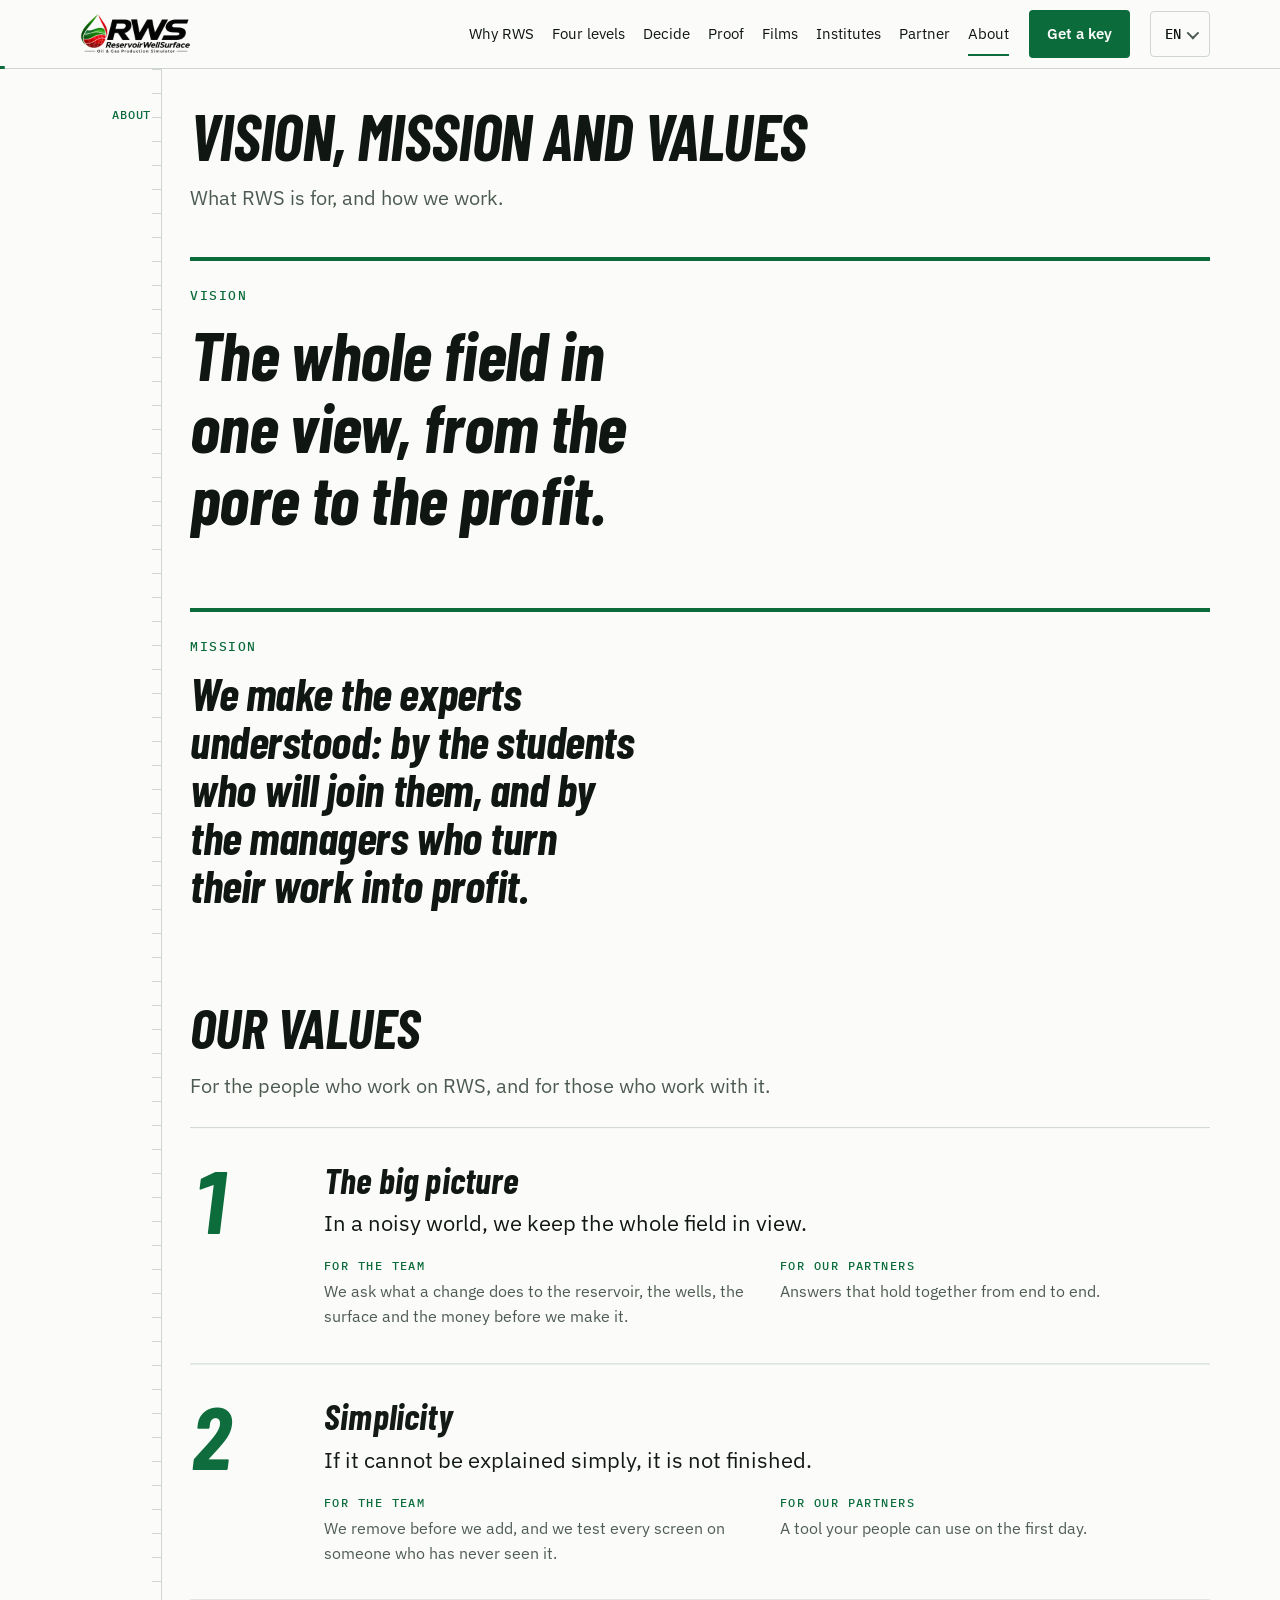
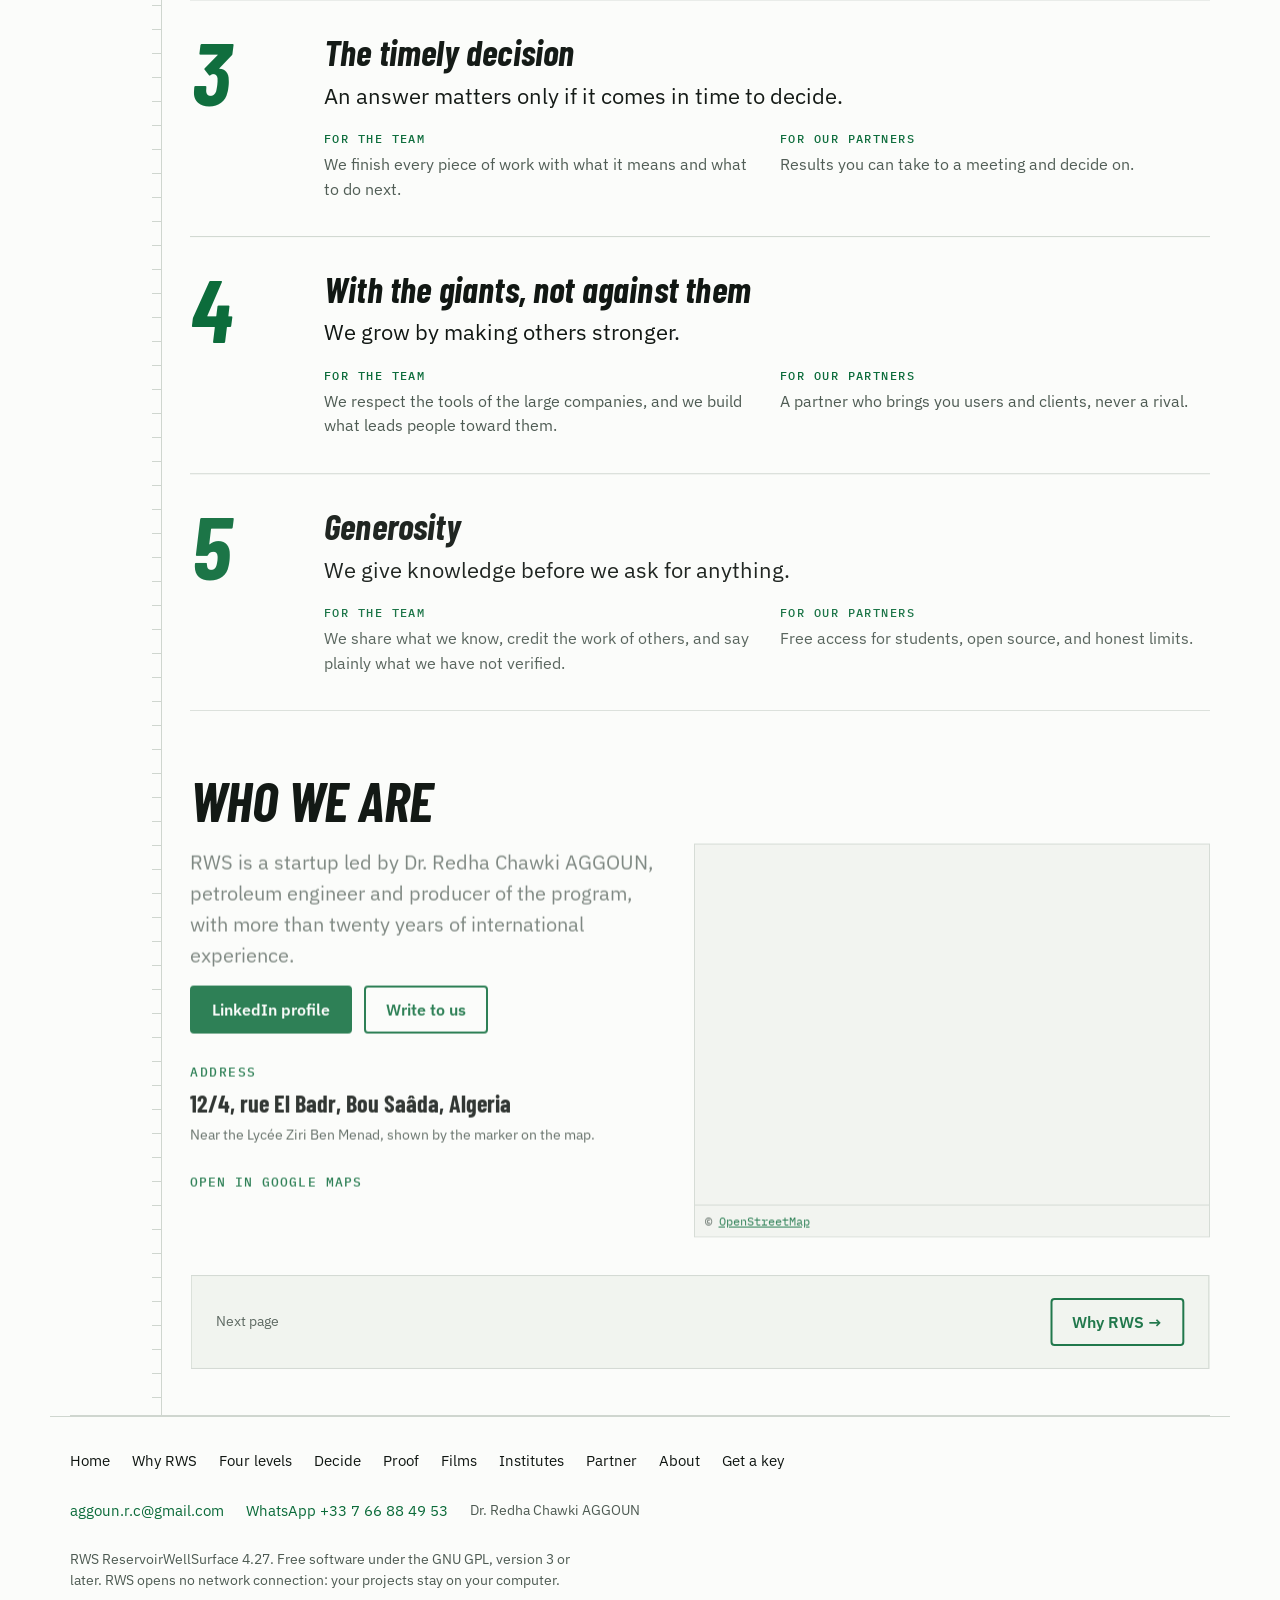
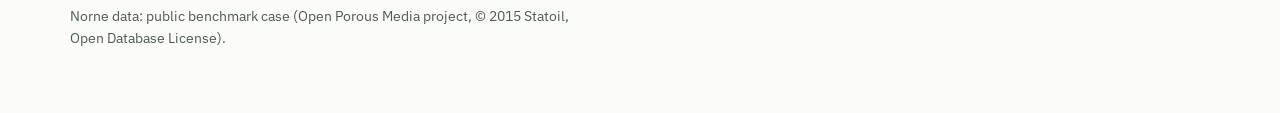
==== about.html @ 00edfee5 "About: who we are, LinkedIn, address and map" ====
<!DOCTYPE html>
<html lang="en">
<head>
<meta charset="utf-8">
<meta name="viewport" content="width=device-width, initial-scale=1">
<title>Vision, mission and values — RWS ReservoirWellSurface</title>
<meta name="description" content="The vision, the mission and the five values of RWS: the whole field in one view, from the pore to the profit.">
<meta property="og:type" content="website">
<meta property="og:title" content="Vision, mission and values — RWS ReservoirWellSurface">
<meta property="og:description" content="The vision, the mission and the five values of RWS: the whole field in one view, from the pore to the profit.">
<meta property="og:image" content="https://redhaaggoun.github.io/rws-site/img/norne3d.jpg">
<meta property="og:url" content="https://redhaaggoun.github.io/rws-site/about.html">
<meta name="twitter:card" content="summary_large_image">
<link rel="icon" href="img/logo.png">
<link rel="preconnect" href="https://fonts.googleapis.com">
<link rel="preconnect" href="https://fonts.gstatic.com" crossorigin>
<link href="https://fonts.googleapis.com/css2?family=Barlow+Condensed:ital,wght@0,600;0,700;1,600;1,700&family=IBM+Plex+Mono:wght@400;500&family=IBM+Plex+Sans:wght@400;500;600&family=IBM+Plex+Sans+Arabic:wght@400;500;600;700&display=swap" rel="stylesheet">
<link rel="stylesheet" href="css/site.css?v=14">
</head>
<body>

<header class="bar">
  <div class="bar-in">
    <a class="home" href="index.html" aria-label="RWS, home" data-fr-aria="RWS, accueil"><img class="logo-light" src="img/logo.png" width="396" height="132" alt="RWS ReservoirWellSurface"><img class="logo-dark" src="img/logo_dark.png" width="396" height="132" alt="RWS ReservoirWellSurface"></a>
    <nav aria-label="Pages">
      <a href="different.html" data-fr="Pourquoi RWS">Why RWS</a>
      <a href="levels.html" data-fr="Quatre niveaux">Four levels</a>
      <a href="decide.html" data-fr="Décider">Decide</a>
      <a href="proof.html" data-fr="Les preuves">Proof</a>
      <a href="films.html" data-fr="Films">Films</a>
      <a href="institutes.html" data-fr="Instituts">Institutes</a>
      <a href="partner.html" data-fr="Associé">Partner</a>
      <a href="about.html" aria-current="page" data-fr="À propos">About</a>
    </nav>
    <a class="btn fill keybtn" href="key.html" data-fr="Obtenir une clé">Get a key</a>
    <details class="lang">
      <summary aria-label="Language"><span id="lang-cur">EN</span></summary>
      <div role="group" aria-label="Language">
        <button type="button" data-l="en" lang="en">English</button>
        <button type="button" data-l="fr" lang="fr">Français</button>
        <button type="button" data-l="ar" lang="ar">العربية</button>
      </div>
    </details>
  </div>
</header>

<main class="log">

  <section class="interval" id="about">
    <div class="depth"><b data-fr="À PROPOS">ABOUT</b></div>
    <div class="body">
      <h1 class="page" data-fr="Vision, mission et valeurs">Vision, mission and values</h1>
      <p class="lede" data-fr="À quoi sert RWS, et comment nous travaillons.">What RWS is for, and how we work.</p>
      <div class="creed">
        <p class="eyebrow" data-fr="Vision">Vision</p>
        <p class="say" data-fr="Tout le champ d'un seul regard, du pore au profit.">The whole field in one view, from the pore to the profit.</p>
      </div>
      <div class="creed">
        <p class="eyebrow" data-fr="Mission">Mission</p>
        <p class="say small-say" data-fr="Nous rendons les experts compréhensibles : pour les étudiants qui les rejoindront, et pour les managers qui transforment leur travail en profit.">We make the experts understood: by the students who will join them, and by the managers who turn their work into profit.</p>
      </div>
      <h2 style="margin-top:60px" data-fr="Nos valeurs">Our values</h2>
      <p class="lede" data-fr="Pour ceux qui travaillent sur RWS, et pour ceux qui travaillent avec lui.">For the people who work on RWS, and for those who work with it.</p>
      <ol class="values">
        <li>
          <span class="vn" aria-hidden="true">1</span>
          <div>
            <h3 data-fr="La vue d'ensemble">The big picture</h3>
            <p class="vp" data-fr="Dans un monde bruyant, nous gardons tout le champ en vue.">In a noisy world, we keep the whole field in view.</p>
            <div class="vt">
              <div><span data-fr="Pour l'équipe">For the team</span><p data-fr="Avant tout changement, nous demandons ce qu'il fait au gisement, aux puits, à la surface et à l'argent.">We ask what a change does to the reservoir, the wells, the surface and the money before we make it.</p></div>
              <div><span data-fr="Pour nos partenaires">For our partners</span><p data-fr="Des réponses qui tiennent d'un bout à l'autre.">Answers that hold together from end to end.</p></div>
            </div>
          </div>
        </li>
        <li>
          <span class="vn" aria-hidden="true">2</span>
          <div>
            <h3 data-fr="La simplicité">Simplicity</h3>
            <p class="vp" data-fr="Ce qui ne s'explique pas simplement n'est pas terminé.">If it cannot be explained simply, it is not finished.</p>
            <div class="vt">
              <div><span data-fr="Pour l'équipe">For the team</span><p data-fr="Nous retirons avant d'ajouter, et nous testons chaque écran sur quelqu'un qui ne l'a jamais vu.">We remove before we add, and we test every screen on someone who has never seen it.</p></div>
              <div><span data-fr="Pour nos partenaires">For our partners</span><p data-fr="Un outil que vos équipes utilisent dès le premier jour.">A tool your people can use on the first day.</p></div>
            </div>
          </div>
        </li>
        <li>
          <span class="vn" aria-hidden="true">3</span>
          <div>
            <h3 data-fr="La décision à temps">The timely decision</h3>
            <p class="vp" data-fr="Une réponse ne compte que si elle arrive à temps pour décider.">An answer matters only if it comes in time to decide.</p>
            <div class="vt">
              <div><span data-fr="Pour l'équipe">For the team</span><p data-fr="Nous terminons chaque travail par ce qu'il signifie et ce qu'il faut faire ensuite.">We finish every piece of work with what it means and what to do next.</p></div>
              <div><span data-fr="Pour nos partenaires">For our partners</span><p data-fr="Des résultats à porter en réunion pour décider.">Results you can take to a meeting and decide on.</p></div>
            </div>
          </div>
        </li>
        <li>
          <span class="vn" aria-hidden="true">4</span>
          <div>
            <h3 data-fr="Avec les géants, pas contre eux">With the giants, not against them</h3>
            <p class="vp" data-fr="Nous grandissons en rendant les autres plus forts.">We grow by making others stronger.</p>
            <div class="vt">
              <div><span data-fr="Pour l'équipe">For the team</span><p data-fr="Nous respectons les outils des grandes sociétés, et nous construisons ce qui mène vers eux.">We respect the tools of the large companies, and we build what leads people toward them.</p></div>
              <div><span data-fr="Pour nos partenaires">For our partners</span><p data-fr="Un partenaire qui vous apporte des utilisateurs et des clients, jamais un rival.">A partner who brings you users and clients, never a rival.</p></div>
            </div>
          </div>
        </li>
        <li>
          <span class="vn" aria-hidden="true">5</span>
          <div>
            <h3 data-fr="La générosité">Generosity</h3>
            <p class="vp" data-fr="Nous donnons le savoir avant de demander quoi que ce soit.">We give knowledge before we ask for anything.</p>
            <div class="vt">
              <div><span data-fr="Pour l'équipe">For the team</span><p data-fr="Nous partageons ce que nous savons, citons le travail des autres, et disons clairement ce que nous n'avons pas vérifié.">We share what we know, credit the work of others, and say plainly what we have not verified.</p></div>
              <div><span data-fr="Pour nos partenaires">For our partners</span><p data-fr="Accès gratuit pour les étudiants, code ouvert, et des limites dites honnêtement.">Free access for students, open source, and honest limits.</p></div>
            </div>
          </div>
        </li>
      </ol>
      <h2 style="margin-top:60px" data-fr="Qui nous sommes">Who we are</h2>
      <div class="who">
        <div>
          <p class="lede" data-fr="RWS est une startup dirigée par le Dr Redha Chawki AGGOUN, ingénieur pétrolier et producteur du programme, fort de plus de vingt ans d'expérience internationale.">RWS is a startup led by Dr. Redha Chawki AGGOUN, petroleum engineer and producer of the program, with more than twenty years of international experience.</p>
          <div class="cta" style="margin-top:18px">
            <a class="btn fill" href="https://www.linkedin.com/in/redha-chawki-aggoun-b6372a3/" target="_blank" rel="noopener" data-fr="Profil LinkedIn">LinkedIn profile</a>
            <a class="btn line" href="mailto:aggoun.r.c@gmail.com" data-fr="Nous écrire">Write to us</a>
          </div>
          <p class="eyebrow" style="margin:30px 0 8px" data-fr="Adresse">Address</p>
          <p class="addr" data-fr="12/4, rue El Badr, Bou Saâda, Algérie">12/4, rue El Badr, Bou Saâda, Algeria</p>
          <p class="small" data-fr="Près du lycée Ziri Ben Menad, indiqué par le repère sur la carte.">Near the Lycée Ziri Ben Menad, shown by the marker on the map.</p>
          <p style="margin:10px 0 0"><a class="go" href="https://www.google.com/maps/search/?api=1&amp;query=35.2045401,4.1753746" target="_blank" rel="noopener" data-fr="Ouvrir dans Google Maps">Open in Google Maps</a></p>
        </div>
        <figure class="map">
          <iframe src="https://www.openstreetmap.org/export/embed.html?bbox=4.1694%2C35.2003%2C4.1814%2C35.2087&amp;layer=mapnik&amp;marker=35.2045401%2C4.1753746" loading="lazy" referrerpolicy="no-referrer" aria-label="Map of Bou Saâda around the Lycée Ziri Ben Menad" data-fr-aria="Carte de Bou Saâda autour du lycée Ziri Ben Menad"></iframe>
          <figcaption>&copy; <a href="https://www.openstreetmap.org/copyright" target="_blank" rel="noopener">OpenStreetMap</a></figcaption>
        </figure>
      </div>
      <div class="band next">
        <p class="small" data-fr="Page suivante">Next page</p>
        <a class="btn line" href="different.html" data-fr="Pourquoi RWS &#8594;">Why RWS &#8594;</a>
      </div>
    </div>
  </section>
</main>

<footer>
  <div class="foot">
    <nav aria-label="Footer">
      <a href="index.html" data-fr="Accueil">Home</a>
      <a href="different.html" data-fr="Pourquoi RWS">Why RWS</a>
      <a href="levels.html" data-fr="Quatre niveaux">Four levels</a>
      <a href="decide.html" data-fr="Décider">Decide</a>
      <a href="proof.html" data-fr="Les preuves">Proof</a>
      <a href="films.html" data-fr="Films">Films</a>
      <a href="institutes.html" data-fr="Instituts">Institutes</a>
      <a href="partner.html" data-fr="Associé">Partner</a>
      <a href="about.html" data-fr="À propos">About</a>
      <a href="key.html" data-fr="Obtenir une clé">Get a key</a>
    </nav>
    <p class="reach"><a href="mailto:aggoun.r.c@gmail.com">aggoun.r.c@gmail.com</a><a href="https://wa.me/33766884953">WhatsApp +33 7 66 88 49 53</a><span>Dr. Redha Chawki AGGOUN</span></p>
  </div>
  <p data-fr="RWS ReservoirWellSurface 4.27. Logiciel libre sous licence GNU GPL version 3 ou ultérieure. RWS n'ouvre aucune connexion réseau : vos projets restent sur votre ordinateur.">RWS ReservoirWellSurface 4.27. Free software under the GNU GPL, version 3 or later. RWS opens no network connection: your projects stay on your computer.</p>
  <p data-fr="Données de Norne : cas de référence public (projet Open Porous Media, © 2015 Statoil, Open Database License).">Norne data: public benchmark case (Open Porous Media project, © 2015 Statoil, Open Database License).</p>
</footer>

<dialog class="lb" id="lb"><button type="button" data-fr="Fermer">Close</button><img alt=""><p></p></dialog>
<script src="js/ar.js?v=14"></script>
<script src="js/vendor/gsap.min.js"></script>
<script src="js/vendor/ScrollTrigger.min.js"></script>
<script src="js/vendor/SplitText.min.js"></script>
<script src="js/site.js?v=14"></script>
</body>
</html>
---- css/site.css ----
/* Layout idea: the page is read like a well log. A depth track runs down the left edge;
   each section is an interval of the log, from the surface (who it is for) down to the reservoir (the decision). */
:root {
  --paper: #fbfcfa;
  --panel: #f0f3ee;
  --ink: #101612;
  --soft: #4d5a52;
  --line: #cfd6cf;
  --green: #0b6b3a;
  --red: #c8102e;
  --display: "Barlow Condensed", "Arial Narrow", "Helvetica Neue", Arial, sans-serif;
  --body: "IBM Plex Sans", "Segoe UI", system-ui, sans-serif;
  --mono: "IBM Plex Mono", ui-monospace, "SFMono-Regular", Consolas, monospace;
  --track: 92px;
  --fig: #fff;
}
@media (prefers-color-scheme: dark) {
  :root:not([data-theme="light"]) {
    --paper: #0f1512; --panel: #18211c; --ink: #eef2ee; --soft: #a9b6ad; --line: #2c3a32; --green: #39b877; --red: #ff5a6e; --fig: #18211c;
    color-scheme: dark;
  }
}
:root[data-theme="dark"] {
  --paper: #0f1512; --panel: #18211c; --ink: #eef2ee; --soft: #a9b6ad; --line: #2c3a32; --green: #39b877; --red: #ff5a6e; --fig: #18211c;
  color-scheme: dark;
}
* { box-sizing: border-box; }
html { scroll-behavior: smooth; }
body { margin: 0; background: var(--paper); color: var(--ink); font-family: var(--body); font-size: 1.0625rem; line-height: 1.55; }
img { max-width: 100%; height: auto; display: block; }
a { color: var(--green); }
a:focus-visible, button:focus-visible { outline: 3px solid var(--red); outline-offset: 3px; }

.logo-dark { display: none; }
@media (prefers-color-scheme: dark) { :root:not([data-theme="light"]) .logo-light { display: none; } :root:not([data-theme="light"]) .logo-dark { display: block; } }
:root[data-theme="dark"] .logo-light { display: none; }
:root[data-theme="dark"] .logo-dark { display: block; }

/* top bar */
.bar { position: sticky; top: 0; z-index: 5; background: var(--paper); border-bottom: 1px solid var(--line); }
.bar-in { max-width: 1180px; margin: 0 auto; padding: 10px 20px; display: flex; align-items: center; gap: 20px; flex-wrap: wrap; }
.bar img { height: 44px; width: auto; }
.bar nav { display: flex; gap: 18px; flex-wrap: wrap; margin-left: auto; font-size: 0.9375rem; }
.bar nav a { color: var(--ink); text-decoration: none; border-bottom: 2px solid transparent; padding: 4px 0; }
.bar nav a:hover { border-bottom-color: var(--green); }
.lang { display: flex; border: 1px solid var(--line); border-radius: 4px; overflow: hidden; }
.lang button { font: 500 0.8125rem var(--mono); padding: 6px 10px; border: 0; background: transparent; color: var(--soft); cursor: pointer; }
.lang button[aria-pressed="true"] { background: var(--green); color: var(--paper); }

/* the log */
.log { max-width: 1180px; margin: 0 auto; padding: 0 20px; }
.interval { display: grid; grid-template-columns: var(--track) minmax(0, 1fr); border-bottom: 1px solid var(--line); }
.depth { border-right: 1px solid var(--line); padding: 34px 10px 0 0; font: 500 0.75rem var(--mono); color: var(--soft); text-align: right;
  background-image: repeating-linear-gradient(to bottom, var(--line) 0 1px, transparent 1px 24px); background-size: 9px 100%; background-repeat: no-repeat; background-position: right top; }
.depth b { display: block; color: var(--green); font-weight: 500; letter-spacing: .06em; white-space: nowrap; }
.body { padding: 34px 0 46px 28px; min-width: 0; }
h1, h2, h3 { font-family: var(--display); font-style: italic; font-weight: 700; line-height: 1.02; margin: 0; text-wrap: balance; letter-spacing: .005em; }
h1 { font-size: clamp(2.875rem, 8vw, 6rem); text-transform: uppercase; }
h1 em { font-style: italic; color: var(--green); }
h2 { font-size: clamp(2.125rem, 5vw, 3.5rem); text-transform: uppercase; margin-bottom: 14px; }
h3 { font-size: 1.875rem; }
p { margin: 0 0 14px; max-width: 65ch; }
.lede { font-size: 1.25rem; color: var(--soft); max-width: 58ch; }
.eyebrow { font: 500 0.8125rem var(--mono); letter-spacing: .12em; text-transform: uppercase; color: var(--green); margin-bottom: 14px; }
.small { font-size: 0.875rem; color: var(--soft); }

/* hero */
.hero { display: grid; grid-template-columns: minmax(0, 1.05fr) minmax(0, 1fr); gap: 34px; align-items: center; }
.hero figure { margin: 0; border: 1px solid var(--line); background: var(--fig); }
.hero figcaption, figure figcaption { font: 400 0.75rem var(--mono); color: var(--soft); padding: 8px 10px; border-top: 1px solid var(--line); background: var(--panel); }
.cta { display: flex; gap: 12px; flex-wrap: wrap; margin-top: 22px; }
.btn { font: 600 1rem var(--body); text-decoration: none; padding: 12px 20px; border-radius: 4px; border: 2px solid var(--green); }
.btn.fill { background: var(--green); color: var(--paper); }
.btn.line { color: var(--green); }
.legend { display: flex; gap: 16px; flex-wrap: wrap; margin-top: 10px; font: 400 0.8125rem var(--mono); color: var(--soft); }
.legend i { display: inline-block; width: 12px; height: 12px; margin-right: 6px; vertical-align: -1px; }

/* before / after */
.stand { display: grid; grid-template-columns: repeat(3, minmax(0, 1fr)); gap: 0; border: 1px solid var(--line); margin-top: 22px; }
.stand div { padding: 20px; border-right: 1px solid var(--line); min-width: 0; }
.stand div:last-child { border-right: 0; }
.stand .mid { background: var(--panel); }
.stand span { font: 500 0.75rem var(--mono); letter-spacing: .12em; text-transform: uppercase; color: var(--soft); }
.stand h3 { margin: 6px 0 8px; }
.stand .rws h3 { color: var(--green); }

/* levels */
.level { display: grid; grid-template-columns: minmax(0, .8fr) minmax(0, 1.2fr); gap: 30px; align-items: start; padding: 26px 0; border-top: 1px solid var(--line); }
.level:first-of-type { border-top: 0; }
.level .num { font: 700 italic 5.75rem/0.8 var(--display); color: var(--green); }

.level ul { margin: 10px 0 0; padding-left: 18px; }
.level li { margin-bottom: 6px; }
.level figure { margin: 0; border: 1px solid var(--line); background: #fff; }

/* decide: bars */
.bars { margin: 22px 0 8px; display: grid; gap: 18px; max-width: 860px; }
.row { display: grid; grid-template-columns: minmax(0, 250px) minmax(0, 1fr); gap: 16px; align-items: center; }
.row .name { font-weight: 600; }
.row .name small { display: block; font: 400 0.8125rem var(--mono); color: var(--soft); }
.bar2 { display: grid; gap: 5px; }
.bar2 span { display: block; height: 22px; background: var(--green); min-width: 3px; position: relative; }
.bar2 span.b { background: var(--ink); }
.bar2 span::after { content: attr(data-v); position: absolute; left: calc(100% + 8px); top: 0; font: 500 0.875rem/1.375rem var(--mono); color: var(--ink); white-space: nowrap; font-variant-numeric: tabular-nums; }
.key { display: flex; gap: 18px; flex-wrap: wrap; font: 400 0.8125rem var(--mono); color: var(--soft); margin-top: 6px; }
.key i { display: inline-block; width: 12px; height: 12px; margin-right: 6px; vertical-align: -1px; }
.decisions { counter-reset: d; display: grid; gap: 10px; margin: 20px 0 14px; padding: 0; list-style: none; max-width: 860px; }
.decisions li { counter-increment: d; display: grid; grid-template-columns: 54px minmax(0, 1fr); gap: 14px; padding: 14px 16px; background: var(--panel); border-left: 0; }
.decisions li::before { content: counter(d); font: 700 italic 2.75rem/1 var(--display); color: var(--green); }
.decisions li:last-child::before { color: var(--red); }
.decisions b { display: block; }

/* proof */
.stats { display: grid; grid-template-columns: repeat(4, minmax(0, 1fr)); border: 1px solid var(--line); margin: 20px 0; }
.stats div { padding: 18px; border-right: 1px solid var(--line); min-width: 0; }
.stats div:last-child { border-right: 0; }
.stats b { display: block; font: 700 italic 4rem/1 var(--display); color: var(--green); font-variant-numeric: tabular-nums; }
.stats span { font-size: 0.9375rem; color: var(--soft); }
.two { display: grid; grid-template-columns: repeat(2, minmax(0, 1fr)); gap: 28px; }

/* key */
.price { display: grid; grid-template-columns: repeat(3, minmax(0, 1fr)); gap: 0; border: 1px solid var(--line); margin: 20px 0; }
.price div { padding: 20px; border-right: 1px solid var(--line); min-width: 0; }
.price div:last-child { border-right: 0; }
.price b { display: block; font: 700 italic 3rem/1 var(--display); margin: 6px 0; }
.price span { font: 500 0.75rem var(--mono); letter-spacing: .12em; text-transform: uppercase; color: var(--soft); }
ol.steps { margin: 14px 0 0; padding-left: 22px; max-width: 65ch; }
ol.steps li { margin-bottom: 8px; }
.contact { font: 500 1.125rem var(--mono); margin: 10px 0; overflow-wrap: anywhere; }
footer { max-width: 1180px; margin: 0 auto; padding: 26px 20px 50px; font-size: 0.875rem; color: var(--soft); }

@media (max-width: 860px) {
  :root { --track: 0px; }
  .interval { grid-template-columns: minmax(0, 1fr); }
  .depth { display: none; }
  .body { padding-left: 0; }
  .hero, .level, .two { grid-template-columns: minmax(0, 1fr); }
  .stand, .stats, .price { grid-template-columns: minmax(0, 1fr); }
  .stand div, .stats div, .price div { border-right: 0; border-bottom: 1px solid var(--line); }
  .stand div:last-child, .stats div:last-child, .price div:last-child { border-bottom: 0; }
  .row { grid-template-columns: minmax(0, 1fr); gap: 6px; }
  .bar2 span::after { font-size: 0.8125rem; }
  .bar2 { padding-right: 86px; }
  .bar nav { margin-left: 0; order: 3; width: 100%; }
  .lang { margin-left: auto; }
}
@media (prefers-reduced-motion: reduce) { html { scroll-behavior: auto; } }

/* ---------- additions: hero, tour, institutes ---------- */
.bar-in > a.home { line-height: 0; }
.bar nav a[aria-current="page"] { border-bottom-color: var(--green); }

/* hero, second version */
.hero { grid-template-columns: minmax(0, .92fr) minmax(0, 1.08fr); gap: 40px; }
.hero figure { overflow: hidden; position: relative; }
.hero figure .pan { overflow: hidden; }
.hero figure .pan img { animation: drift 26s ease-in-out infinite alternate; transform-origin: 30% 40%; }
@keyframes drift { from { transform: scale(1.02); } to { transform: scale(1.14) translate(-2.5%, -1.5%); } }
.hero .legend { margin: 0; padding: 8px 10px; background: var(--fig); color: var(--soft); border-top: 1px solid var(--line); }
.facts { display: grid; grid-template-columns: repeat(4, auto); justify-content: start; gap: 10px 26px; margin: 26px 0 0; padding: 14px 0 0; border-top: 1px solid var(--line); list-style: none; font: 400 0.8125rem var(--mono); color: var(--soft); }
.facts li { display: flex; flex-direction: column; gap: 4px; }
.facts b { font: 700 italic 2.125rem/1 var(--display); color: var(--ink); font-variant-numeric: tabular-nums; }
.btn { transition: transform .15s ease, background .15s ease, color .15s ease; display: inline-block; }
.btn:hover { transform: translateY(-2px); }
.btn.line:hover { background: var(--green); color: var(--paper); }

/* animated section: reservoir, wells, surface */
.section-fig { margin: 34px 0 0; border: 1px solid var(--line); background: var(--panel); }
.section-fig svg { display: block; width: 100%; height: auto; }
.section-fig text { font: 500 0.75rem var(--mono); letter-spacing: .12em; fill: var(--soft); }
.section-fig .st { stroke: var(--line); fill: none; }
.section-fig .ink { stroke: var(--ink); fill: none; }
.section-fig .flow { stroke-dasharray: 7 9; animation: flow 1.6s linear infinite; }
@keyframes flow { to { stroke-dashoffset: -16; } }
.section-fig .water { transform-box: fill-box; transform-origin: left center; animation: flood 14s ease-in-out infinite; }
@keyframes flood { 0% { transform: scaleX(.22); opacity: 0; } 6% { opacity: 1; } 74% { transform: scaleX(1); opacity: 1; } 88% { transform: scaleX(1); opacity: 1; } 100% { transform: scaleX(1); opacity: 0; } }

/* the tour of the four levels */
.tabs { display: grid; grid-template-columns: repeat(4, minmax(0, 1fr)); border: 1px solid var(--line); margin-top: 8px; }
.tabs button { all: unset; box-sizing: border-box; cursor: pointer; padding: 16px 18px 14px; border-right: 1px solid var(--line); border-bottom: 4px solid transparent; display: grid; grid-template-columns: auto minmax(0, 1fr); column-gap: 12px; align-items: center; min-width: 0; }
.tabs button:last-child { border-right: 0; }
.tabs button b { grid-row: span 2; font: 700 italic 3.625rem/.85 var(--display); color: var(--line); transition: color .2s; }
.tabs button span { font: 700 italic 1.625rem/1 var(--display); text-transform: uppercase; }
.tabs button small { font: 400 0.75rem var(--mono); color: var(--soft); white-space: nowrap; overflow: hidden; text-overflow: ellipsis; }
.tabs button:hover b { color: var(--soft); }
.tabs button[aria-selected="true"] { background: var(--panel); border-bottom-color: var(--green); }
.tabs button[aria-selected="true"] b { color: var(--green); }
.tabs button:focus-visible { outline: 3px solid var(--red); outline-offset: -3px; }
.level { grid-template-columns: minmax(0, .62fr) minmax(0, 1.38fr); }
.level li { margin-bottom: 10px; }
.js .tabs + .panels .level { border-top: 0; padding: 26px 0 8px; }
.js .level[hidden] { display: none; }
.js .level .num, .js .level h3 { display: none; }
.js .level:not([hidden]) figure { animation: rise .35s ease both; }
@keyframes rise { from { opacity: 0; transform: translateY(10px); } to { opacity: 1; transform: none; } }
html:not(.js) .tabs, html:not(.js) .tour-nav { display: none; }
.zoom { all: unset; display: block; cursor: zoom-in; position: relative; width: 100%; }
.zoom:focus-visible { outline: 3px solid var(--red); outline-offset: 3px; }
.zoom::after { content: "+"; position: absolute; right: 10px; bottom: 10px; width: 34px; height: 34px; border-radius: 50%; background: #0b6b3a; color: #fff; font: 500 1.375rem/2.125rem var(--mono); text-align: center; opacity: .92; }
.tour-nav { display: flex; align-items: center; gap: 14px; margin-top: 10px; font: 500 0.8125rem var(--mono); color: var(--soft); }
.tour-nav button { font: 500 1.25rem/1 var(--mono); width: 44px; height: 44px; border: 1px solid var(--line); background: transparent; color: var(--ink); border-radius: 4px; cursor: pointer; }
.tour-nav button:hover { border-color: var(--green); color: var(--green); }
.tour-nav .hint { margin-left: auto; }
dialog.lb { border: 0; padding: 0; background: transparent; max-width: 96vw; max-height: 96vh; }
dialog.lb::backdrop { background: rgba(8, 12, 10, .86); }
dialog.lb img { max-width: 96vw; max-height: 84vh; width: auto; margin: 0 auto; background: #fff; }
dialog.lb p { color: #eef2ee; font: 400 0.8125rem var(--mono); margin: 10px 0 0; max-width: none; text-align: center; }
dialog.lb button { position: fixed; top: 14px; right: 16px; font: 500 0.9375rem var(--mono); padding: 10px 14px; border: 1px solid #eef2ee; background: transparent; color: #eef2ee; border-radius: 4px; cursor: pointer; }

/* institutes page */
.cards { display: grid; grid-template-columns: repeat(3, minmax(0, 1fr)); border: 1px solid var(--line); margin-top: 22px; }
.cards div { padding: 20px; border-right: 1px solid var(--line); border-bottom: 1px solid var(--line); min-width: 0; }
.cards div:nth-child(3n) { border-right: 0; }
.cards div:nth-last-child(-n+3) { border-bottom: 0; }
.cards h3 { font-size: 1.625rem; margin-bottom: 8px; }
.cards p { margin: 0; color: var(--soft); font-size: 1rem; }
.stats.six { grid-template-columns: repeat(6, minmax(0, 1fr)); }
.stats.six b { font-size: 3.25rem; }
.weeks { list-style: none; margin: 22px 0 14px; padding: 0; max-width: 900px; }
.weeks li { display: grid; grid-template-columns: 128px minmax(0, 1fr); gap: 20px; padding: 18px 0 18px 18px; border-left: 4px solid var(--green); border-bottom: 1px solid var(--line); }
.weeks .wk { font: 500 0.8125rem var(--mono); letter-spacing: .08em; text-transform: uppercase; color: var(--soft); padding-top: 6px; }
.weeks h3 { font-size: 1.75rem; margin-bottom: 6px; }
.weeks h3 small { font: 500 0.75rem var(--mono); letter-spacing: .12em; color: var(--green); font-style: normal; margin-left: 8px; vertical-align: middle; }
.weeks p { margin: 0; }
.pilot { border: 2px solid var(--green); padding: 26px; margin-top: 8px; display: grid; grid-template-columns: minmax(0, 1.3fr) minmax(0, .7fr); gap: 26px; align-items: center; }
.pilot .cta { margin-top: 0; }
.band { background: var(--panel); border: 1px solid var(--line); padding: 22px 24px; margin-top: 22px; display: flex; gap: 20px; align-items: center; justify-content: space-between; flex-wrap: wrap; }
.band p { margin: 0; }

@media (max-width: 1000px) { .stats.six { grid-template-columns: repeat(3, minmax(0, 1fr)); } .stats.six div:nth-child(3) { border-right: 0; } .stats.six div:nth-child(-n+3) { border-bottom: 1px solid var(--line); } }
@media (max-width: 860px) {
  .bar-in { gap: 10px 14px; padding: 8px 16px; }
  .bar img { height: 36px; }
  .bar nav { flex-wrap: nowrap; overflow-x: auto; white-space: nowrap; gap: 20px; padding-bottom: 2px; scrollbar-width: none; }
  .bar nav::-webkit-scrollbar { display: none; }
  .log { padding: 0 16px; }
  .body { padding-top: 26px; padding-bottom: 34px; }
  .hero { grid-template-columns: minmax(0, 1fr); gap: 24px; }
  .facts { grid-template-columns: repeat(4, minmax(0, 1fr)); gap: 10px 12px; font-size: 0.6875rem; }
  .lede { font-size: 1.125rem; }
  .btn { flex: 1 1 auto; text-align: center; }
  .tabs button { padding: 10px 6px 8px; grid-template-columns: minmax(0, 1fr); text-align: center; justify-items: center; }
  .tabs button b { grid-row: auto; font-size: 2.5rem; }
  .tabs button span { font-size: 0.8125rem; letter-spacing: 0; }
  .tabs button b { font-size: 2.5rem; }
  .tabs button small { display: none; }
  .level { grid-template-columns: minmax(0, 1fr); gap: 16px; }
  .js .level figure { order: -1; }
  .tour-nav .hint { display: none; }
  .tour-nav { justify-content: space-between; }
  .cards, .pilot { grid-template-columns: minmax(0, 1fr); }
  .cards div { border-right: 0; border-bottom: 1px solid var(--line) !important; }
  .cards div:last-child { border-bottom: 0 !important; }
  .stats.six { grid-template-columns: repeat(2, minmax(0, 1fr)); }
  .stats.six div { border-right: 1px solid var(--line); border-bottom: 1px solid var(--line); }
  .stats.six div:nth-child(2n) { border-right: 0; }
  .stats.six div:nth-last-child(-n+2) { border-bottom: 0; }
  .weeks li { grid-template-columns: minmax(0, 1fr); gap: 2px; }
  .section-fig text { font-size: 1.25rem; }
}
@media (prefers-reduced-motion: reduce) {
  .hero figure .pan img, .section-fig .flow, .js .level:not([hidden]) figure { animation: none; }
  .section-fig .water { animation: none; transform: scaleX(.7); }
  .btn:hover { transform: none; }
}
.hero h1 { font-size: clamp(2.625rem, 6.2vw, 5rem); }

/* several pages */
h1.page { font-size: clamp(2.375rem, 5.6vw, 4rem); margin-bottom: 14px; }
.tabs.links a { all: unset; box-sizing: border-box; cursor: pointer; padding: 16px 18px 14px; border-right: 1px solid var(--line); border-bottom: 4px solid transparent; display: grid; grid-template-columns: auto minmax(0, 1fr); column-gap: 12px; align-items: center; min-width: 0; }
.tabs.links a:last-child { border-right: 0; }
.tabs.links a b { grid-row: span 2; font: 700 italic 3.625rem/.85 var(--display); color: var(--green); }
.tabs.links a span { font: 700 italic 1.625rem/1 var(--display); text-transform: uppercase; }
.tabs.links a small { font: 400 0.75rem var(--mono); color: var(--soft); white-space: nowrap; overflow: hidden; text-overflow: ellipsis; }
.tabs.links a:hover { background: var(--panel); border-bottom-color: var(--green); }
.tabs.links a:focus-visible { outline: 3px solid var(--red); outline-offset: -3px; }
html:not(.js) .tabs.links { display: grid; }
.cards.links h3 a { color: var(--ink); text-decoration: none; }
.cards.links h3 a:hover { color: var(--green); }
.cards.links .go { display: inline-block; margin-top: 12px; font: 500 0.8125rem var(--mono); letter-spacing: .08em; text-transform: uppercase; text-decoration: none; }
.band.next { margin-top: 40px; }
@media (max-width: 860px) {
  .tabs.links a { padding: 10px 6px 8px; grid-template-columns: minmax(0, 1fr); text-align: center; justify-items: center; }
  .tabs.links a b { grid-row: auto; font-size: 2.5rem; }
  .tabs.links a span { font-size: 0.8125rem; letter-spacing: 0; }
  .tabs.links a small { display: none; }
}

/* ---------- polish pass ---------- */
body { font-size: 1.0625rem; }
/* header: the main action is always visible */
.bar-in { flex-wrap: nowrap; }
.bar .home { display: flex; align-items: center; min-height: 44px; }
.bar nav { align-items: center; }
.bar nav a { display: inline-flex; align-items: center; min-height: 44px; padding: 0; border-bottom: 0; box-shadow: inset 0 -2px 0 transparent; }
.bar nav a:hover, .bar nav a[aria-current="page"] { box-shadow: inset 0 -2px 0 var(--green); }
.keybtn { padding: 9px 16px; font-size: 0.9375rem; min-height: 44px; display: inline-flex; align-items: center; white-space: nowrap; }
.keybtn[aria-current="page"] { background: transparent; color: var(--green); }
.lang button { min-width: 44px; min-height: 44px; padding: 6px 10px; }
/* whole card is the link */
.cards.links div { position: relative; transition: background .2s ease, transform .2s ease; }
.cards.links div:hover { background: var(--panel); }
.cards.links .go { padding: 10px 0 0; margin-top: 4px; }
.cards.links .go::after { content: ""; position: absolute; inset: 0; }
.contact a { display: inline-block; padding: 12px 0; }
/* key page */
.ask h3 { font-size: 2rem; }
.ask .cta { flex-direction: column; align-items: stretch; }
.ask .btn { text-align: center; }
/* proof */
.check { border-left: 4px solid var(--green); padding: 4px 0 4px 20px; }
.check.todo { border-left-color: var(--red); }
.check h3 { margin-bottom: 10px; }
.check ul { margin: 0; padding-left: 18px; }
.check li { margin-bottom: 8px; }
.check .btn { margin-top: 6px; }
/* footer */
footer { border-top: 1px solid var(--line); margin-top: 0; padding-top: 22px; }
.foot { display: flex; flex-wrap: wrap; gap: 6px 30px; justify-content: space-between; align-items: center; margin-bottom: 16px; }
.foot nav, .reach { display: flex; flex-wrap: wrap; gap: 0 22px; margin: 0; max-width: none; align-items: center; }
.foot a { display: inline-flex; align-items: center; min-height: 44px; color: var(--ink); text-decoration: none; font-size: 0.9375rem; }
.foot a:hover { color: var(--green); text-decoration: underline; }
.reach a { color: var(--green); }
/* motion */
.js .rv { opacity: 0; transform: translateY(18px); transition: opacity .6s ease, transform .7s cubic-bezier(.2, .7, .2, 1); transition-delay: var(--d, 0ms); }
.js .rv.in { opacity: 1; transform: none; }
.js .row.rv.in .bar2 span { animation: grow .9s cubic-bezier(.2, .7, .2, 1) both; animation-delay: calc(var(--d, 0ms) + 150ms); }
.js .row.rv.in .bar2 span.b { animation-delay: calc(var(--d, 0ms) + 300ms); }
@keyframes grow { from { width: 0; } }
.tabs.links a { transition: background .2s ease, border-color .2s ease; }
.tabs.links a b { transition: transform .25s ease; }
.tabs.links a:hover b { transform: translateY(-3px); }
@media (prefers-color-scheme: dark) { :root:not([data-theme="light"]) .level figure img { filter: brightness(.9); } }
@media (max-width: 860px) {
  .bar-in { flex-wrap: wrap; }
  .keybtn { margin-left: auto; padding: 8px 12px; }
  .lang { margin-left: 0; }
  .bar nav { order: 3; width: 100%; margin-left: 0; gap: 22px; }
  .foot { flex-direction: column; align-items: flex-start; }
  .ask .cta { margin-top: 4px; }
}
@media (prefers-reduced-motion: reduce) {
  .js .rv { opacity: 1; transform: none; transition: none; }
  .js .row.rv.in .bar2 span { animation: none; }
  .tabs.links a:hover b { transform: none; }
}
.stats span, .price span { overflow-wrap: anywhere; }
@media (max-width: 860px) {
  .tabs.links { grid-template-columns: repeat(2, minmax(0, 1fr)); }
  .tabs.links a { grid-template-columns: auto minmax(0, 1fr); text-align: left; justify-items: start; padding: 12px 14px; border-bottom: 1px solid var(--line); }
  .tabs.links a:nth-child(2n) { border-right: 0; }
  .tabs.links a:nth-last-child(-n+2) { border-bottom: 0; }
  .tabs.links a b { grid-row: span 2; }
  .tabs.links a span { font-size: 1.125rem; overflow-wrap: anywhere; }
  .tabs.links a small { display: block; white-space: normal; }
}
.weeks .wk, .btn { overflow-wrap: anywhere; }
h1, h2, h3, p, li, .stats b, .price b, .tabs span { overflow-wrap: break-word; }
.hero { grid-template-columns: minmax(0, 1fr) minmax(0, 1fr); gap: 34px; }
.hero h1 { font-size: clamp(2.5rem, 5vw, 4.25rem); }
.keybtn { display: inline-block; min-height: 0; padding: 10px 16px; line-height: 1.5rem; }
@media (max-width: 860px) { .hero { grid-template-columns: minmax(0, 1fr); gap: 24px; } .keybtn { padding: 10px 12px; } }
.bar .bar-in .keybtn { display: inline-block; padding: 10px 16px; line-height: 1.5rem; min-height: 0; }

/* ---------- language menu ---------- */
details.lang { position: relative; border: 1px solid var(--line); border-radius: 4px; overflow: visible; display: block; }
details.lang summary { list-style: none; cursor: pointer; min-width: 58px; min-height: 44px; display: flex; align-items: center; justify-content: center; gap: 6px; font: 500 0.875rem var(--mono); color: var(--ink); padding: 0 10px; }
details.lang summary::-webkit-details-marker { display: none; }
details.lang summary::after { content: ""; width: 7px; height: 7px; border-right: 2px solid var(--soft); border-bottom: 2px solid var(--soft); transform: rotate(45deg) translateY(-2px); }
details.lang summary:focus-visible { outline: 3px solid var(--red); outline-offset: 3px; }
details.lang > div { position: absolute; top: calc(100% + 6px); inset-inline-end: 0; z-index: 10; background: var(--paper); border: 1px solid var(--line); border-radius: 4px; display: grid; min-width: 150px; box-shadow: 0 10px 30px rgba(0, 0, 0, .18); }
details.lang > div button { font: 500 1rem var(--body); min-height: 44px; padding: 8px 14px; text-align: start; border: 0; background: transparent; color: var(--ink); cursor: pointer; }
details.lang > div button:hover { background: var(--panel); }
details.lang > div button[aria-pressed="true"] { background: var(--green); color: var(--paper); }
.depth { padding-top: 38px; }

/* ---------- Arabic, right to left ---------- */
:root[lang="ar"] { --display: "IBM Plex Sans Arabic", "Noto Kufi Arabic", "Segoe UI", Tahoma, sans-serif; --body: "IBM Plex Sans Arabic", "Noto Sans Arabic", "Segoe UI", Tahoma, sans-serif; --mono: "IBM Plex Sans Arabic", "Noto Sans Arabic", "Segoe UI", Tahoma, sans-serif; }
:root[lang="ar"] * { letter-spacing: 0 !important; }
:root[lang="ar"] h1, :root[lang="ar"] h2, :root[lang="ar"] h3, :root[lang="ar"] .tabs span { font-style: normal; line-height: 1.25; text-transform: none; }
:root[lang="ar"] h1 { font-size: clamp(2.25rem, 4.6vw, 3.75rem); }
:root[lang="ar"] body { line-height: 1.8; }
:root[lang="ar"] .eyebrow, :root[lang="ar"] .depth, :root[lang="ar"] .tabs small, :root[lang="ar"] figcaption, :root[lang="ar"] .legend, :root[lang="ar"] .facts, :root[lang="ar"] .stand span, :root[lang="ar"] .price span, :root[lang="ar"] .weeks .wk { font-size: 0.875rem; }
[dir="rtl"] .depth { border-right: 0; border-left: 1px solid var(--line); text-align: left; padding: 38px 0 0 10px; background-position: left top; }
[dir="rtl"] .body { padding-left: 0; padding-right: 28px; }
[dir="rtl"] .bar nav { margin-left: 0; margin-right: auto; }
[dir="rtl"] .stand div, [dir="rtl"] .stats div, [dir="rtl"] .price div, [dir="rtl"] .tabs button, [dir="rtl"] .tabs.links a, [dir="rtl"] .cards div { border-right: 0; border-left: 1px solid var(--line); }
[dir="rtl"] .stand div:last-child, [dir="rtl"] .stats div:last-child, [dir="rtl"] .price div:last-child, [dir="rtl"] .tabs button:last-child, [dir="rtl"] .tabs.links a:last-child, [dir="rtl"] .cards div:nth-child(3n) { border-left: 0; }
[dir="rtl"] .level ul, [dir="rtl"] .check ul { padding-left: 0; padding-right: 18px; }
[dir="rtl"] ol.steps { padding-left: 0; padding-right: 22px; }
[dir="rtl"] .bar2 span::after { left: auto; right: calc(100% + 8px); }
[dir="rtl"] .legend i, [dir="rtl"] .key i { margin-right: 0; margin-left: 6px; }
[dir="rtl"] .weeks li { border-left: 0; border-right: 4px solid var(--green); padding: 18px 18px 18px 0; }
[dir="rtl"] .weeks h3 small { margin-left: 0; margin-right: 8px; }
[dir="rtl"] .check { border-left: 0; border-right: 4px solid var(--green); padding: 4px 20px 4px 0; }
[dir="rtl"] .check.todo { border-right-color: var(--red); }
[dir="rtl"] .tour-nav .hint { margin-left: 0; margin-right: auto; }
[dir="rtl"] .zoom::after { right: auto; left: 10px; }
[dir="rtl"] .section-fig svg, [dir="rtl"] .contact, [dir="rtl"] .reach a { direction: ltr; }
[dir="rtl"] .section-fig text { font-size: 15px; }
[dir="rtl"] .hero figure .pan img { animation: none; }
@media (max-width: 860px) {
  [dir="rtl"] .body { padding-right: 0; }
  [dir="rtl"] .keybtn { margin-left: 0; margin-right: auto; }
  [dir="rtl"] .stand div, [dir="rtl"] .stats div, [dir="rtl"] .price div, [dir="rtl"] .cards div { border-left: 0; }
  [dir="rtl"] .tabs.links a:nth-child(2n) { border-left: 0; }
  [dir="rtl"] .bar2 { padding-right: 0; padding-left: 86px; }
  [dir="rtl"] .stats.six div { border-right: 0; border-left: 1px solid var(--line); }
  [dir="rtl"] .stats.six div:nth-child(2n) { border-left: 0; }
}
[dir="rtl"] .bar2 span::after { direction: ltr; unicode-bidi: isolate; }
:root[lang="ar"] h1 em { font-style: normal; }

/* ---------- films ---------- */
.film { display: grid; grid-template-columns: minmax(0, 1.5fr) minmax(0, .9fr); gap: 28px; align-items: start; padding: 26px 0; border-top: 1px solid var(--line); }
.film:first-of-type { margin-top: 10px; }
.film.solo { grid-template-columns: minmax(0, 1fr); border-top: 0; padding: 8px 0 0; max-width: 960px; }
.film video { display: block; width: 100%; height: auto; aspect-ratio: 16 / 9; background: #000; border: 1px solid var(--line); }
.film h3 { margin-bottom: 10px; }
.film .eyebrow { margin-bottom: 8px; }
a.go { display: inline-flex; align-items: center; min-height: 44px; font: 500 0.8125rem var(--mono); letter-spacing: .08em; text-transform: uppercase; text-decoration: none; }
@media (max-width: 860px) { .film { grid-template-columns: minmax(0, 1fr); gap: 14px; } }

/* ---------- GSAP motion ---------- */
.gsap .hero figure .pan img { animation: none; will-change: transform; }
.gsap.js .level:not([hidden]) figure { animation: none; }
.bar { position: sticky; }
.progress { position: absolute; left: 0; right: 0; bottom: -1px; height: 3px; background: var(--green); transform: scaleX(0); transform-origin: left center; }
[dir="rtl"] .progress { transform-origin: right center; }
.row.grow .bar2 span { animation: grow .9s cubic-bezier(.2, .7, .2, 1) both; }
.row.grow .bar2 span.b { animation-delay: .15s; }
@media (prefers-reduced-motion: reduce) { .row.grow .bar2 span { animation: none; } }

/* ---------- refinements after Emil Kowalski's standards ---------- */
:root { --ease-out: cubic-bezier(.23, 1, .32, 1); --ease-in-out: cubic-bezier(.77, 0, .175, 1); }
h1, h2 { letter-spacing: -0.01em; }
.facts b, .stats b, .bar2 span::after, #tour-count, .tabs b { font-variant-numeric: tabular-nums; }
/* pressing something answers at once */
.btn { transition: transform 160ms var(--ease-out), background .2s ease, color .2s ease; }
.btn:active, .tour-nav button:active, details.lang summary:active { transform: scale(.97); }
.tour-nav button, details.lang summary { transition: transform 160ms var(--ease-out), border-color .2s ease, color .2s ease; }
.tabs button:active b, .tabs.links a:active b { transform: scale(.94); }
.tabs button b { transition: color .2s ease, transform 160ms var(--ease-out); }
.zoom img { transition: transform 240ms var(--ease-out); }
.zoom:active img { transform: scale(.99); }
/* hover movement only where there is a real pointer: a finger tap must not leave things lifted */
@media (hover: none) { .btn:hover, .tabs.links a:hover b { transform: none; } .cards.links div:hover, .tabs.links a:hover { background: transparent; } .btn.line:hover { background: transparent; color: var(--green); } }
/* the language menu grows from its button, quickly */
details.lang[open] > div { animation: pop 180ms var(--ease-out); transform-origin: top right; }
[dir="rtl"] details.lang[open] > div { transform-origin: top left; }
@keyframes pop { from { opacity: 0; transform: scale(.96) translateY(-4px); } }
/* the enlarged picture */
dialog.lb[open] { animation: lb 260ms var(--ease-out); }
dialog.lb[open]::backdrop { animation: fade 260ms ease; }
@keyframes lb { from { opacity: 0; transform: scale(.96); } }
@keyframes fade { from { opacity: 0; } }
@media (prefers-reduced-motion: reduce) { details.lang[open] > div, dialog.lb[open] { animation: fade .2s ease; } .btn:active, .tour-nav button:active { transform: none; } }

/* ---------- right to left, second pass ---------- */
[dir="rtl"] .tour-nav button { transform: scaleX(-1); }
[dir="rtl"] .tour-nav button:active { transform: scaleX(-1) scale(.97); }
#tour-count { direction: ltr; unicode-bidi: isolate; }
:root[lang="ar"] .price b, :root[lang="ar"] .stats b, :root[lang="ar"] .facts b, :root[lang="ar"] .level .num, :root[lang="ar"] .tabs b, :root[lang="ar"] .decisions li::before { font-style: normal; }
.section-fig .mir { transform-box: view-box; transform-origin: center; }
[dir="rtl"] .section-fig .mir { transform: scaleX(-1); }

/* sections: different, partner */
#different .cards h3, #partner .cards h3 { color: var(--green); }
#partner .eyebrow { margin-bottom: 8px; }

/* ---------- the numbered walkthrough (different.html) ---------- */
.why { display: grid; grid-template-columns: minmax(0, 220px) minmax(0, 1fr); gap: 48px; margin-top: 30px; }
.why-side { position: sticky; top: 120px; align-self: start; display: none; grid-template-columns: auto 3px; gap: 22px; height: 260px; }
.gsap .why-side { display: grid; }
.why-num { display: flex; align-items: baseline; gap: 10px; overflow: hidden; align-self: start; }
.why-num b { font: 700 italic 11rem/0.9 var(--display); color: var(--green); font-variant-numeric: tabular-nums; display: block; }
.why-num span { font: 500 1rem var(--mono); color: var(--soft); white-space: nowrap; }
.why-line { display: block; background: var(--line); height: 100%; }
.why-line i { display: block; width: 100%; height: 100%; background: var(--green); transform-origin: top center; transform: scaleY(0); }
.why-list { list-style: none; margin: 0; padding: 0; }
.why-list li { border-top: 1px solid var(--line); padding: 54px 0 60px; }
.why-list li:last-child { border-bottom: 1px solid var(--line); }
.why-list h2 { font-size: clamp(2rem, 4vw, 3.25rem); text-transform: none; margin-bottom: 14px; }
.why-list p { font-size: 1.25rem; color: var(--soft); max-width: 46ch; margin: 0; }
.why-list .n { display: none; font: 700 italic 3.5rem/1 var(--display); color: var(--green); margin-bottom: 6px; }
html:not(.gsap) .why { grid-template-columns: minmax(0, 1fr); }
html:not(.gsap) .why-list .n { display: block; }
.gsap .why-list .in { opacity: .45; transition: opacity .35s ease; }
.gsap .why-list li.on .in { opacity: 1; }
.gsap .btn.mag { transition: background .2s ease, color .2s ease; }
.gsap .btn.mag:hover { transform: none; }
@media (max-width: 860px) {
  .why { grid-template-columns: minmax(0, 1fr); gap: 0; margin-top: 16px; }
  .gsap .why-side { display: none; }
  .why-list .n { display: block; }
  .why-list li { padding: 30px 0 34px; }
  .why-list p { font-size: 1.0625rem; }
  .gsap .why-list .in { opacity: 1; }
  .bar nav { -webkit-mask-image: linear-gradient(to right, #000 86%, transparent); mask-image: linear-gradient(to right, #000 86%, transparent); padding-inline-end: 28px; }
  [dir="rtl"] .bar nav { -webkit-mask-image: linear-gradient(to left, #000 86%, transparent); mask-image: linear-gradient(to left, #000 86%, transparent); }
}
:root[lang="ar"] .why-num b, :root[lang="ar"] .why-list .n { font-style: normal; }

/* ---------- names of the sector (text only, no logos) ---------- */
.names { margin-top: 34px; border: 1px solid var(--line); }
.names-row { display: grid; grid-template-columns: minmax(0, 190px) minmax(0, 1fr); gap: 20px; align-items: center; padding: 18px 20px; border-bottom: 1px solid var(--line); }
.names-row:last-child { border-bottom: 0; }
.names-row > span { font: 500 0.75rem var(--mono); letter-spacing: .12em; text-transform: uppercase; color: var(--soft); }
.names-row ul { list-style: none; margin: 0; padding: 0; display: flex; flex-wrap: wrap; gap: 8px 34px; direction: ltr; }
[dir="rtl"] .names-row ul { justify-content: flex-end; }
.names-row li { font: 700 1.75rem/1.1 var(--display); letter-spacing: .01em; color: var(--ink); }
#different .stand h3 { font-size: 1.75rem; }
#different .stand .mid h3 { color: var(--soft); }
@media (max-width: 860px) { .names-row { grid-template-columns: minmax(0, 1fr); gap: 8px; } .names-row li { font-size: 1.375rem; } [dir="rtl"] .names-row ul { justify-content: flex-start; direction: rtl; } }

/* ---------- logos of the sector ---------- */
.logos { list-style: none; margin: 0; padding: 0; display: flex; flex-wrap: wrap; gap: 10px; direction: ltr; }
[dir="rtl"] .logos { justify-content: flex-end; }
.logo { background: #fff; border: 1px solid var(--line); border-radius: 6px; height: 64px; padding: 10px 16px; display: flex; align-items: center; justify-content: center; flex: 0 0 auto; }
.logo img { height: 100%; width: auto; max-width: 150px; object-fit: contain; display: block; }
.stand .logos { margin-top: 14px; }
.stand .logo { height: 52px; padding: 8px 12px; }
.stand .logo img { max-width: 110px; }
.names-row ul.logos { gap: 10px; }
.names-row .logo { font: inherit; }
/* the strip on the home page moves steadily; it stops under the pointer */
.marq { overflow: hidden; direction: ltr; -webkit-mask-image: linear-gradient(to right, transparent, #000 8%, #000 92%, transparent); mask-image: linear-gradient(to right, transparent, #000 8%, #000 92%, transparent); }
.marq-track { list-style: none; margin: 0; padding: 4px 0; display: flex; gap: 14px; width: max-content; animation: marq 48s linear infinite; }
.marq-track .logo { height: 72px; padding: 12px 20px; }
@keyframes marq { to { transform: translateX(calc(-50% - 7px)); } }
@media (hover: hover) and (pointer: fine) { .marq:hover .marq-track { animation-play-state: paused; } }
@media (prefers-reduced-motion: reduce) { .marq { -webkit-mask-image: none; mask-image: none; } .marq-track { animation: none; flex-wrap: wrap; width: auto; } .marq-track .logo[aria-hidden] { display: none; } }
@media (max-width: 860px) { .logo { height: 54px; padding: 8px 12px; } .logo img { max-width: 120px; } .marq-track .logo { height: 60px; } [dir="rtl"] .logos { justify-content: flex-start; direction: rtl; } }

/* ---------- vision, mission, values ---------- */
.creed { margin-top: 44px; padding: 26px 0 30px; border-top: 4px solid var(--green); }
.creed .eyebrow { margin-bottom: 14px; }
.say { font: 700 italic clamp(2.25rem, 5.4vw, 4.5rem)/1.04 var(--display); letter-spacing: -0.01em; max-width: 18ch; margin: 0; text-wrap: balance; }
.say.small-say { font-size: clamp(1.75rem, 3.6vw, 3rem); max-width: 26ch; }
:root[lang="ar"] .say { font-style: normal; line-height: 1.3; }
.values { list-style: none; margin: 26px 0 0; padding: 0; }
.values li { display: grid; grid-template-columns: minmax(0, 110px) minmax(0, 1fr); gap: 24px; padding: 34px 0; border-top: 1px solid var(--line); }
.values li:last-child { border-bottom: 1px solid var(--line); }
.values .vn { font: 700 italic 5.5rem/0.85 var(--display); color: var(--green); font-variant-numeric: tabular-nums; }
:root[lang="ar"] .values .vn { font-style: normal; }
.values h3 { font-size: 2.25rem; margin-bottom: 8px; }
.values .vp { font-size: 1.375rem; color: var(--ink); max-width: 40ch; margin-bottom: 18px; }
.values .vt { display: grid; grid-template-columns: repeat(2, minmax(0, 1fr)); gap: 26px; }
.values .vt span { display: block; font: 500 0.75rem var(--mono); letter-spacing: .12em; text-transform: uppercase; color: var(--green); margin-bottom: 6px; }
.values .vt p { margin: 0; color: var(--soft); font-size: 1rem; }
@media (max-width: 1120px) { .bar nav { gap: 13px; font-size: 0.875rem; } }
@media (max-width: 860px) {
  .values li { grid-template-columns: minmax(0, 1fr); gap: 4px; padding: 26px 0; }
  .values .vn { font-size: 3.5rem; }
  .values h3 { font-size: 1.75rem; }
  .values .vp { font-size: 1.125rem; }
  .values .vt { grid-template-columns: minmax(0, 1fr); gap: 14px; }
  .bar nav { gap: 22px; font-size: 0.9375rem; }
}

/* ---------- who we are ---------- */
.who { display: grid; grid-template-columns: minmax(0, 1fr) minmax(0, 1.1fr); gap: 34px; align-items: start; margin-top: 8px; }
.who .addr { font: 700 1.5rem/1.25 var(--display); margin: 0 0 6px; }
.map { margin: 0; border: 1px solid var(--line); background: var(--panel); }
.map iframe { display: block; width: 100%; height: 360px; border: 0; }
@media (max-width: 860px) { .who { grid-template-columns: minmax(0, 1fr); gap: 22px; } .map iframe { height: 280px; } }
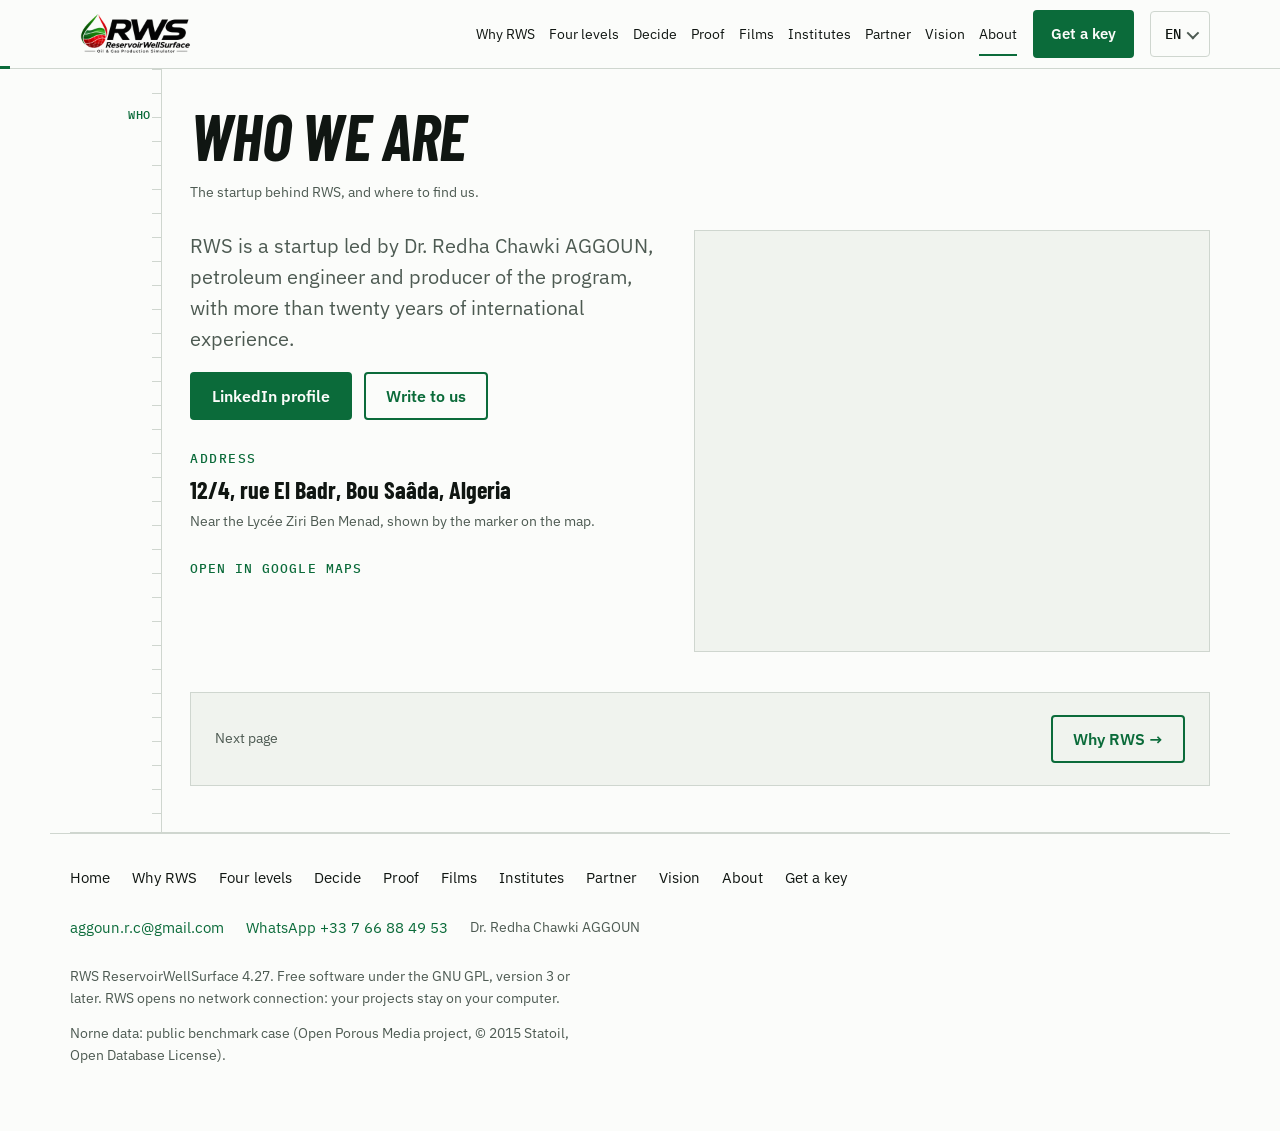
==== commit 09ea7680: "Who we are and Vision as separate pages; town-wide map of Bou Saada; menu fits nine items" ====
--- a/about.html
+++ b/about.html
@@ -3,11 +3,11 @@
 <head>
 <meta charset="utf-8">
 <meta name="viewport" content="width=device-width, initial-scale=1">
-<title>Vision, mission and values — RWS ReservoirWellSurface</title>
-<meta name="description" content="The vision, the mission and the five values of RWS: the whole field in one view, from the pore to the profit.">
+<title>Who we are — RWS ReservoirWellSurface</title>
+<meta name="description" content="RWS is a startup led by Dr. Redha Chawki AGGOUN, petroleum engineer, based in Bou Saâda, Algeria.">
 <meta property="og:type" content="website">
-<meta property="og:title" content="Vision, mission and values — RWS ReservoirWellSurface">
-<meta property="og:description" content="The vision, the mission and the five values of RWS: the whole field in one view, from the pore to the profit.">
+<meta property="og:title" content="Who we are — RWS ReservoirWellSurface">
+<meta property="og:description" content="RWS is a startup led by Dr. Redha Chawki AGGOUN, petroleum engineer, based in Bou Saâda, Algeria.">
 <meta property="og:image" content="https://redhaaggoun.github.io/rws-site/img/norne3d.jpg">
 <meta property="og:url" content="https://redhaaggoun.github.io/rws-site/about.html">
 <meta name="twitter:card" content="summary_large_image">
@@ -15,7 +15,7 @@
 <link rel="preconnect" href="https://fonts.googleapis.com">
 <link rel="preconnect" href="https://fonts.gstatic.com" crossorigin>
 <link href="https://fonts.googleapis.com/css2?family=Barlow+Condensed:ital,wght@0,600;0,700;1,600;1,700&family=IBM+Plex+Mono:wght@400;500&family=IBM+Plex+Sans:wght@400;500;600&family=IBM+Plex+Sans+Arabic:wght@400;500;600;700&display=swap" rel="stylesheet">
-<link rel="stylesheet" href="css/site.css?v=14">
+<link rel="stylesheet" href="css/site.css?v=15">
 </head>
 <body>
 
@@ -30,6 +30,7 @@
       <a href="films.html" data-fr="Films">Films</a>
       <a href="institutes.html" data-fr="Instituts">Institutes</a>
       <a href="partner.html" data-fr="Associé">Partner</a>
+      <a href="vision.html" data-fr="Vision">Vision</a>
       <a href="about.html" aria-current="page" data-fr="À propos">About</a>
     </nav>
     <a class="btn fill keybtn" href="key.html" data-fr="Obtenir une clé">Get a key</a>
@@ -47,78 +48,10 @@
 <main class="log">
 
   <section class="interval" id="about">
-    <div class="depth"><b data-fr="À PROPOS">ABOUT</b></div>
+    <div class="depth"><b data-fr="QUI">WHO</b></div>
     <div class="body">
-      <h1 class="page" data-fr="Vision, mission et valeurs">Vision, mission and values</h1>
-      <p class="lede" data-fr="À quoi sert RWS, et comment nous travaillons.">What RWS is for, and how we work.</p>
-      <div class="creed">
-        <p class="eyebrow" data-fr="Vision">Vision</p>
-        <p class="say" data-fr="Tout le champ d'un seul regard, du pore au profit.">The whole field in one view, from the pore to the profit.</p>
-      </div>
-      <div class="creed">
-        <p class="eyebrow" data-fr="Mission">Mission</p>
-        <p class="say small-say" data-fr="Nous rendons les experts compréhensibles : pour les étudiants qui les rejoindront, et pour les managers qui transforment leur travail en profit.">We make the experts understood: by the students who will join them, and by the managers who turn their work into profit.</p>
-      </div>
-      <h2 style="margin-top:60px" data-fr="Nos valeurs">Our values</h2>
-      <p class="lede" data-fr="Pour ceux qui travaillent sur RWS, et pour ceux qui travaillent avec lui.">For the people who work on RWS, and for those who work with it.</p>
-      <ol class="values">
-        <li>
-          <span class="vn" aria-hidden="true">1</span>
-          <div>
-            <h3 data-fr="La vue d'ensemble">The big picture</h3>
-            <p class="vp" data-fr="Dans un monde bruyant, nous gardons tout le champ en vue.">In a noisy world, we keep the whole field in view.</p>
-            <div class="vt">
-              <div><span data-fr="Pour l'équipe">For the team</span><p data-fr="Avant tout changement, nous demandons ce qu'il fait au gisement, aux puits, à la surface et à l'argent.">We ask what a change does to the reservoir, the wells, the surface and the money before we make it.</p></div>
-              <div><span data-fr="Pour nos partenaires">For our partners</span><p data-fr="Des réponses qui tiennent d'un bout à l'autre.">Answers that hold together from end to end.</p></div>
-            </div>
-          </div>
-        </li>
-        <li>
-          <span class="vn" aria-hidden="true">2</span>
-          <div>
-            <h3 data-fr="La simplicité">Simplicity</h3>
-            <p class="vp" data-fr="Ce qui ne s'explique pas simplement n'est pas terminé.">If it cannot be explained simply, it is not finished.</p>
-            <div class="vt">
-              <div><span data-fr="Pour l'équipe">For the team</span><p data-fr="Nous retirons avant d'ajouter, et nous testons chaque écran sur quelqu'un qui ne l'a jamais vu.">We remove before we add, and we test every screen on someone who has never seen it.</p></div>
-              <div><span data-fr="Pour nos partenaires">For our partners</span><p data-fr="Un outil que vos équipes utilisent dès le premier jour.">A tool your people can use on the first day.</p></div>
-            </div>
-          </div>
-        </li>
-        <li>
-          <span class="vn" aria-hidden="true">3</span>
-          <div>
-            <h3 data-fr="La décision à temps">The timely decision</h3>
-            <p class="vp" data-fr="Une réponse ne compte que si elle arrive à temps pour décider.">An answer matters only if it comes in time to decide.</p>
-            <div class="vt">
-              <div><span data-fr="Pour l'équipe">For the team</span><p data-fr="Nous terminons chaque travail par ce qu'il signifie et ce qu'il faut faire ensuite.">We finish every piece of work with what it means and what to do next.</p></div>
-              <div><span data-fr="Pour nos partenaires">For our partners</span><p data-fr="Des résultats à porter en réunion pour décider.">Results you can take to a meeting and decide on.</p></div>
-            </div>
-          </div>
-        </li>
-        <li>
-          <span class="vn" aria-hidden="true">4</span>
-          <div>
-            <h3 data-fr="Avec les géants, pas contre eux">With the giants, not against them</h3>
-            <p class="vp" data-fr="Nous grandissons en rendant les autres plus forts.">We grow by making others stronger.</p>
-            <div class="vt">
-              <div><span data-fr="Pour l'équipe">For the team</span><p data-fr="Nous respectons les outils des grandes sociétés, et nous construisons ce qui mène vers eux.">We respect the tools of the large companies, and we build what leads people toward them.</p></div>
-              <div><span data-fr="Pour nos partenaires">For our partners</span><p data-fr="Un partenaire qui vous apporte des utilisateurs et des clients, jamais un rival.">A partner who brings you users and clients, never a rival.</p></div>
-            </div>
-          </div>
-        </li>
-        <li>
-          <span class="vn" aria-hidden="true">5</span>
-          <div>
-            <h3 data-fr="La générosité">Generosity</h3>
-            <p class="vp" data-fr="Nous donnons le savoir avant de demander quoi que ce soit.">We give knowledge before we ask for anything.</p>
-            <div class="vt">
-              <div><span data-fr="Pour l'équipe">For the team</span><p data-fr="Nous partageons ce que nous savons, citons le travail des autres, et disons clairement ce que nous n'avons pas vérifié.">We share what we know, credit the work of others, and say plainly what we have not verified.</p></div>
-              <div><span data-fr="Pour nos partenaires">For our partners</span><p data-fr="Accès gratuit pour les étudiants, code ouvert, et des limites dites honnêtement.">Free access for students, open source, and honest limits.</p></div>
-            </div>
-          </div>
-        </li>
-      </ol>
-      <h2 style="margin-top:60px" data-fr="Qui nous sommes">Who we are</h2>
+      <h1 class="page" data-fr="Qui nous sommes">Who we are</h1>
+      <p class="small" data-fr="La startup derrière RWS, et où nous trouver.">The startup behind RWS, and where to find us.</p>
       <div class="who">
         <div>
           <p class="lede" data-fr="RWS est une startup dirigée par le Dr Redha Chawki AGGOUN, ingénieur pétrolier et producteur du programme, fort de plus de vingt ans d'expérience internationale.">RWS is a startup led by Dr. Redha Chawki AGGOUN, petroleum engineer and producer of the program, with more than twenty years of international experience.</p>
@@ -132,8 +65,7 @@
           <p style="margin:10px 0 0"><a class="go" href="https://www.google.com/maps/search/?api=1&amp;query=35.2045401,4.1753746" target="_blank" rel="noopener" data-fr="Ouvrir dans Google Maps">Open in Google Maps</a></p>
         </div>
         <figure class="map">
-          <iframe src="https://www.openstreetmap.org/export/embed.html?bbox=4.1694%2C35.2003%2C4.1814%2C35.2087&amp;layer=mapnik&amp;marker=35.2045401%2C4.1753746" loading="lazy" referrerpolicy="no-referrer" aria-label="Map of Bou Saâda around the Lycée Ziri Ben Menad" data-fr-aria="Carte de Bou Saâda autour du lycée Ziri Ben Menad"></iframe>
-          <figcaption>&copy; <a href="https://www.openstreetmap.org/copyright" target="_blank" rel="noopener">OpenStreetMap</a></figcaption>
+          <iframe src="https://www.google.com/maps?q=35.2045401,4.1753746&amp;z=13&amp;output=embed" loading="lazy" referrerpolicy="no-referrer-when-downgrade" allowfullscreen aria-label="Map of Bou Saâda" data-fr-aria="Carte de Bou Saâda"></iframe>
         </figure>
       </div>
       <div class="band next">
@@ -155,6 +87,7 @@
       <a href="films.html" data-fr="Films">Films</a>
       <a href="institutes.html" data-fr="Instituts">Institutes</a>
       <a href="partner.html" data-fr="Associé">Partner</a>
+      <a href="vision.html" data-fr="Vision">Vision</a>
       <a href="about.html" data-fr="À propos">About</a>
       <a href="key.html" data-fr="Obtenir une clé">Get a key</a>
     </nav>
@@ -165,10 +98,10 @@
 </footer>
 
 <dialog class="lb" id="lb"><button type="button" data-fr="Fermer">Close</button><img alt=""><p></p></dialog>
-<script src="js/ar.js?v=14"></script>
+<script src="js/ar.js?v=15"></script>
 <script src="js/vendor/gsap.min.js"></script>
 <script src="js/vendor/ScrollTrigger.min.js"></script>
 <script src="js/vendor/SplitText.min.js"></script>
-<script src="js/site.js?v=14"></script>
+<script src="js/site.js?v=15"></script>
 </body>
 </html>
--- a/css/site.css
+++ b/css/site.css
@@ -564,3 +564,11 @@
 .map { margin: 0; border: 1px solid var(--line); background: var(--panel); }
 .map iframe { display: block; width: 100%; height: 360px; border: 0; }
 @media (max-width: 860px) { .who { grid-template-columns: minmax(0, 1fr); gap: 22px; } .map iframe { height: 280px; } }
+
+#about .who { margin-top: 26px; }
+.map iframe { height: 420px; }
+@media (max-width: 1240px) { .bar nav { gap: 12px; font-size: 0.875rem; } }
+@media (max-width: 860px) { .map iframe { height: 320px; } .bar nav { gap: 22px; font-size: 0.9375rem; } }
+@media (min-width: 861px) { .bar nav { gap: 14px; font-size: 0.9rem; flex-wrap: nowrap; white-space: nowrap; } .bar-in { gap: 16px; } }
+@media (min-width: 861px) and (max-width: 1240px) { .bar nav { gap: 10px; font-size: 0.8125rem; } .bar .keybtn { padding: 10px 12px; font-size: 0.875rem; } .bar img { height: 38px; } }
+@media (min-width: 861px) and (max-width: 1040px) { .bar-in { flex-wrap: wrap; } .bar nav { order: 3; width: 100%; margin-left: 0; gap: 16px; font-size: 0.875rem; } .bar .keybtn { margin-left: auto; } [dir="rtl"] .bar .keybtn { margin-left: 0; margin-right: auto; } }
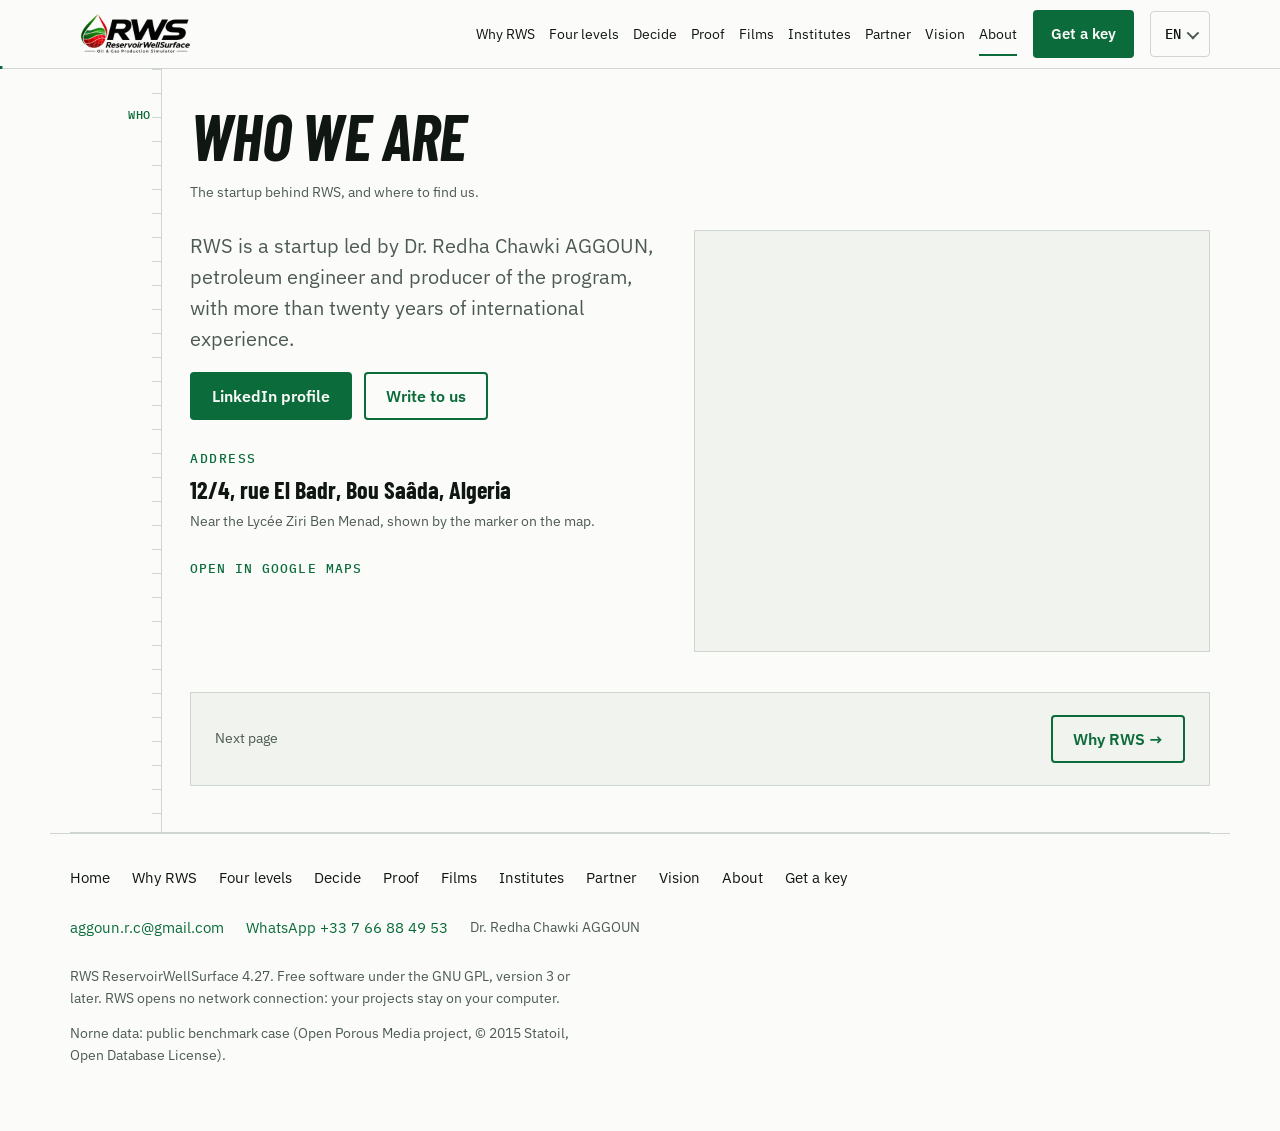
==== commit a382a65d: "Home: looping animation of one drop, from the logo to the reservoir, the well, the surface, money, a" ====
--- a/about.html
+++ b/about.html
@@ -15,7 +15,7 @@
 <link rel="preconnect" href="https://fonts.googleapis.com">
 <link rel="preconnect" href="https://fonts.gstatic.com" crossorigin>
 <link href="https://fonts.googleapis.com/css2?family=Barlow+Condensed:ital,wght@0,600;0,700;1,600;1,700&family=IBM+Plex+Mono:wght@400;500&family=IBM+Plex+Sans:wght@400;500;600&family=IBM+Plex+Sans+Arabic:wght@400;500;600;700&display=swap" rel="stylesheet">
-<link rel="stylesheet" href="css/site.css?v=15">
+<link rel="stylesheet" href="css/site.css?v=16">
 </head>
 <body>
 
@@ -98,10 +98,10 @@
 </footer>
 
 <dialog class="lb" id="lb"><button type="button" data-fr="Fermer">Close</button><img alt=""><p></p></dialog>
-<script src="js/ar.js?v=15"></script>
+<script src="js/ar.js?v=16"></script>
 <script src="js/vendor/gsap.min.js"></script>
 <script src="js/vendor/ScrollTrigger.min.js"></script>
 <script src="js/vendor/SplitText.min.js"></script>
-<script src="js/site.js?v=15"></script>
+<script src="js/site.js?v=16"></script>
 </body>
 </html>
--- a/css/site.css
+++ b/css/site.css
@@ -572,3 +572,9 @@
 @media (min-width: 861px) { .bar nav { gap: 14px; font-size: 0.9rem; flex-wrap: nowrap; white-space: nowrap; } .bar-in { gap: 16px; } }
 @media (min-width: 861px) and (max-width: 1240px) { .bar nav { gap: 10px; font-size: 0.8125rem; } .bar .keybtn { padding: 10px 12px; font-size: 0.875rem; } .bar img { height: 38px; } }
 @media (min-width: 861px) and (max-width: 1040px) { .bar-in { flex-wrap: wrap; } .bar nav { order: 3; width: 100%; margin-left: 0; gap: 16px; font-size: 0.875rem; } .bar .keybtn { margin-left: auto; } [dir="rtl"] .bar .keybtn { margin-left: 0; margin-right: auto; } }
+
+/* ---------- the journey of one drop (home page) ---------- */
+.journey-fig { margin: 0; border: 1px solid var(--line); background: var(--fig); overflow: hidden; }
+.journey { display: block; width: 100%; height: auto; direction: ltr; }
+.journey .j-lab { font: 700 1.5rem var(--display); letter-spacing: .14em; fill: #101612; paint-order: stroke; stroke: #fff; stroke-width: 5px; }
+:root[lang="ar"] .journey .j-lab { font-size: 1.625rem; }
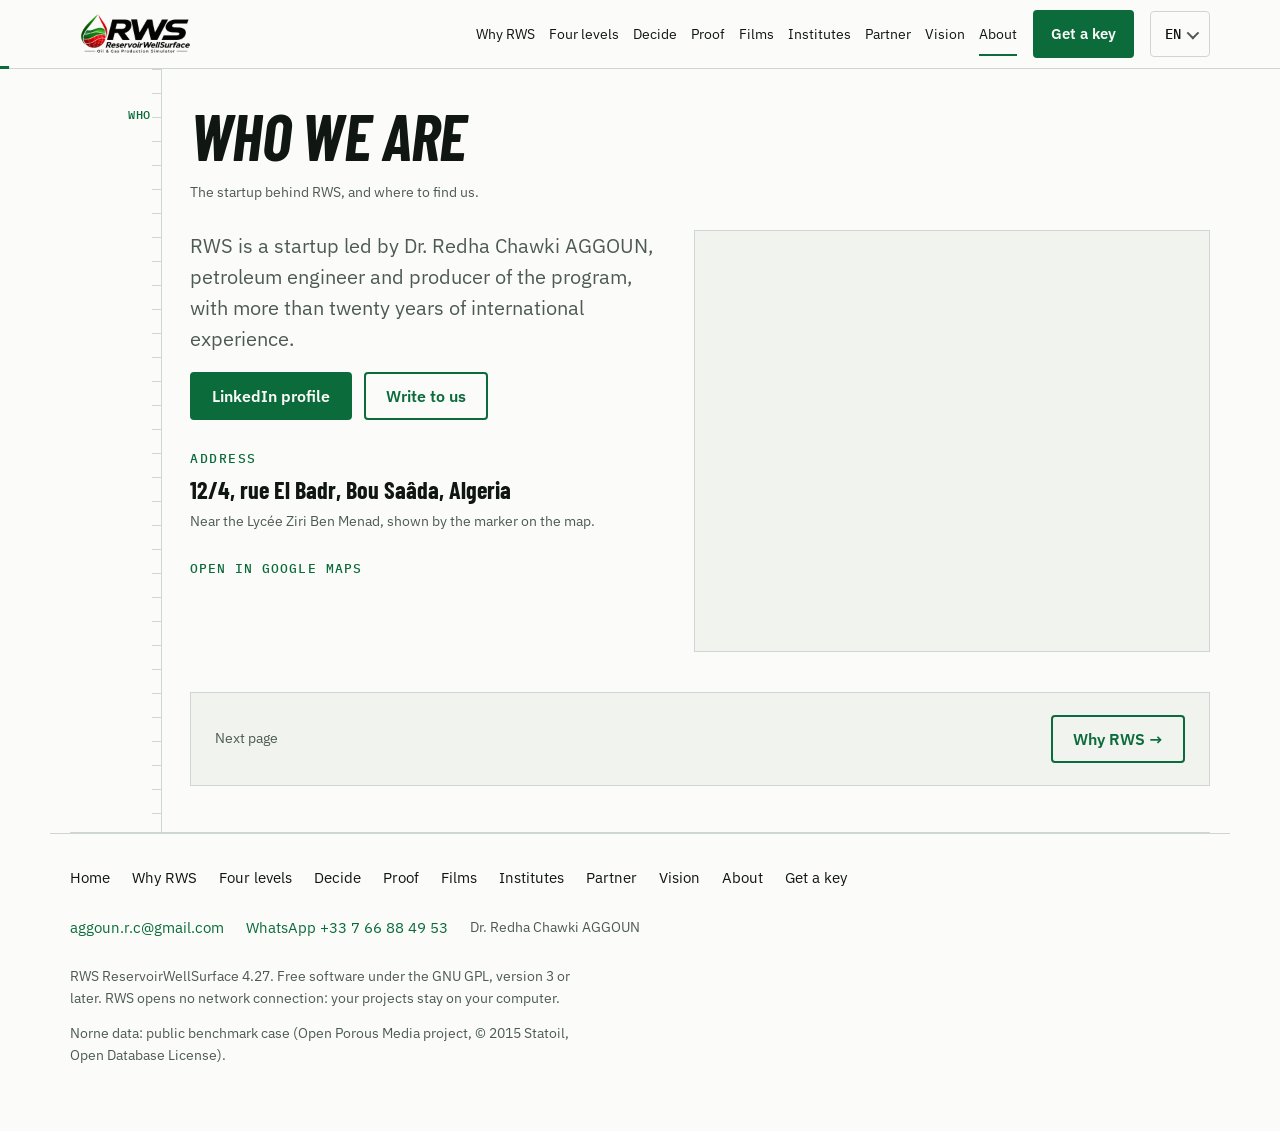
==== commit b63e7c75: "Home: looping film from the pore to the profit in the first screen" ====
--- a/about.html
+++ b/about.html
@@ -15,7 +15,7 @@
 <link rel="preconnect" href="https://fonts.googleapis.com">
 <link rel="preconnect" href="https://fonts.gstatic.com" crossorigin>
 <link href="https://fonts.googleapis.com/css2?family=Barlow+Condensed:ital,wght@0,600;0,700;1,600;1,700&family=IBM+Plex+Mono:wght@400;500&family=IBM+Plex+Sans:wght@400;500;600&family=IBM+Plex+Sans+Arabic:wght@400;500;600;700&display=swap" rel="stylesheet">
-<link rel="stylesheet" href="css/site.css?v=16">
+<link rel="stylesheet" href="css/site.css?v=17">
 </head>
 <body>
 
@@ -98,10 +98,10 @@
 </footer>
 
 <dialog class="lb" id="lb"><button type="button" data-fr="Fermer">Close</button><img alt=""><p></p></dialog>
-<script src="js/ar.js?v=16"></script>
+<script src="js/ar.js?v=17"></script>
 <script src="js/vendor/gsap.min.js"></script>
 <script src="js/vendor/ScrollTrigger.min.js"></script>
 <script src="js/vendor/SplitText.min.js"></script>
-<script src="js/site.js?v=16"></script>
+<script src="js/site.js?v=17"></script>
 </body>
 </html>
--- a/css/site.css
+++ b/css/site.css
@@ -578,3 +578,5 @@
 .journey { display: block; width: 100%; height: auto; direction: ltr; }
 .journey .j-lab { font: 700 1.5rem var(--display); letter-spacing: .14em; fill: #101612; paint-order: stroke; stroke: #fff; stroke-width: 5px; }
 :root[lang="ar"] .journey .j-lab { font-size: 1.625rem; }
+
+.journey-fig video.loop { display: block; width: 100%; height: auto; aspect-ratio: 16 / 9; background: #fff; }
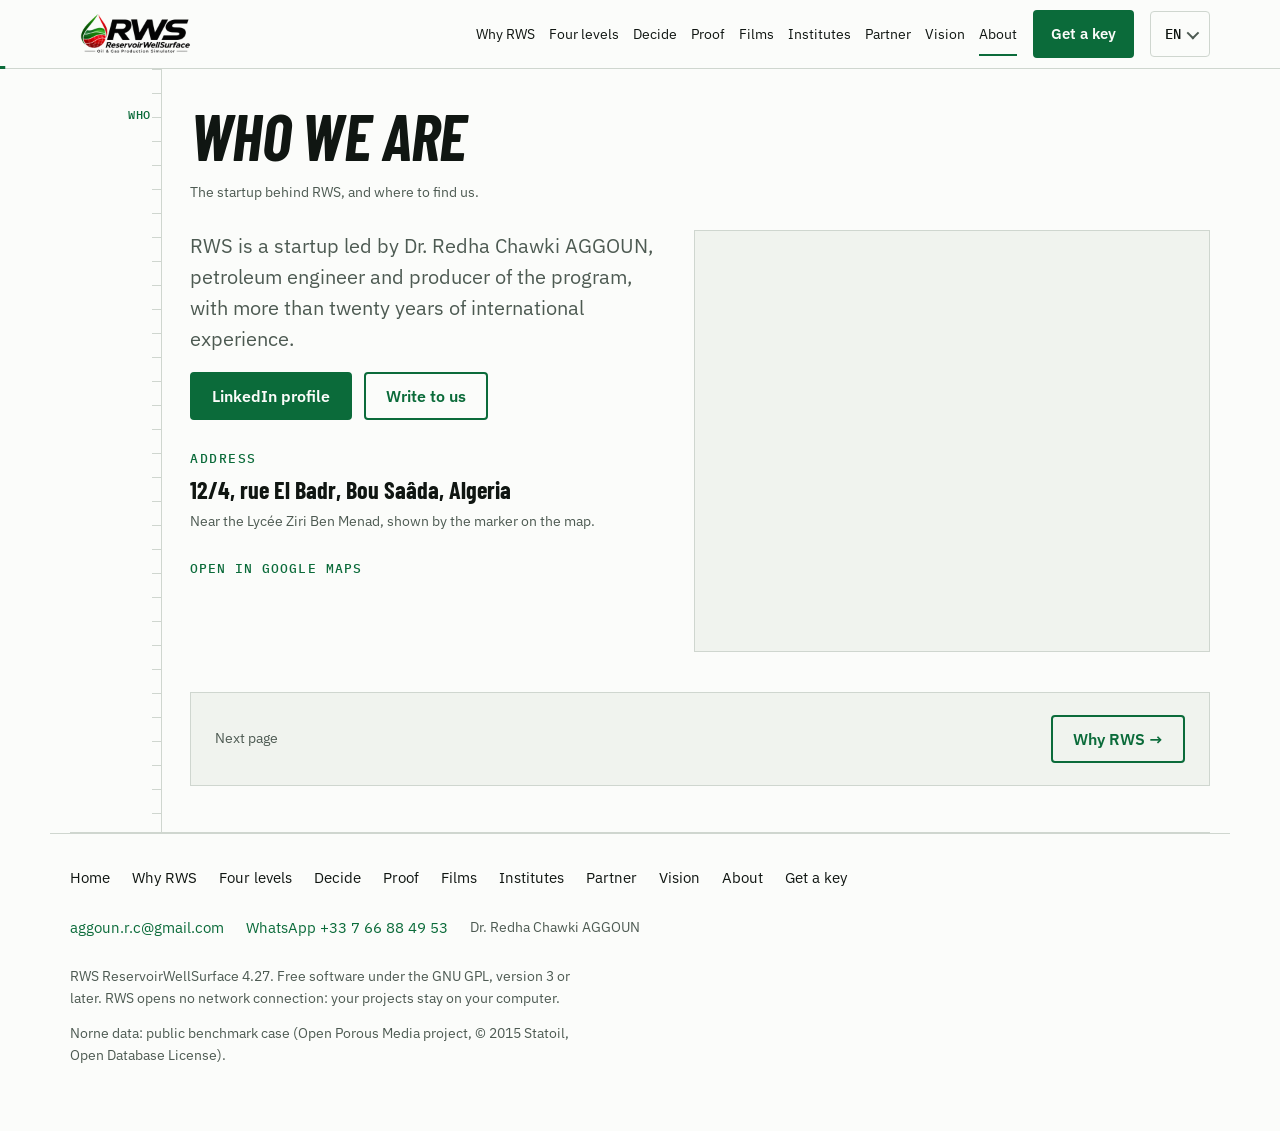
==== commit b4ade49d: "Home: second cut of the loop film, with music, the mission statement and a sound button" ====
--- a/about.html
+++ b/about.html
@@ -15,7 +15,7 @@
 <link rel="preconnect" href="https://fonts.googleapis.com">
 <link rel="preconnect" href="https://fonts.gstatic.com" crossorigin>
 <link href="https://fonts.googleapis.com/css2?family=Barlow+Condensed:ital,wght@0,600;0,700;1,600;1,700&family=IBM+Plex+Mono:wght@400;500&family=IBM+Plex+Sans:wght@400;500;600&family=IBM+Plex+Sans+Arabic:wght@400;500;600;700&display=swap" rel="stylesheet">
-<link rel="stylesheet" href="css/site.css?v=17">
+<link rel="stylesheet" href="css/site.css?v=18">
 </head>
 <body>
 
@@ -98,10 +98,10 @@
 </footer>
 
 <dialog class="lb" id="lb"><button type="button" data-fr="Fermer">Close</button><img alt=""><p></p></dialog>
-<script src="js/ar.js?v=17"></script>
+<script src="js/ar.js?v=18"></script>
 <script src="js/vendor/gsap.min.js"></script>
 <script src="js/vendor/ScrollTrigger.min.js"></script>
 <script src="js/vendor/SplitText.min.js"></script>
-<script src="js/site.js?v=17"></script>
+<script src="js/site.js?v=18"></script>
 </body>
 </html>
--- a/css/site.css
+++ b/css/site.css
@@ -580,3 +580,8 @@
 :root[lang="ar"] .journey .j-lab { font-size: 1.625rem; }
 
 .journey-fig video.loop { display: block; width: 100%; height: auto; aspect-ratio: 16 / 9; background: #fff; }
+
+.journey-fig { position: relative; }
+.snd { position: absolute; top: 12px; inset-inline-end: 12px; min-height: 44px; padding: 8px 14px; border: 1px solid rgba(255, 255, 255, .6); border-radius: 22px; background: rgba(16, 22, 18, .72); color: #fff; font: 500 0.8125rem var(--mono); cursor: pointer; transition: transform 160ms var(--ease-out), background .2s ease; }
+.snd:hover { background: #0b6b3a; } .snd:active { transform: scale(.97); }
+.snd .off, .snd[aria-pressed="true"] .on { display: none; } .snd[aria-pressed="true"] .off { display: inline; }
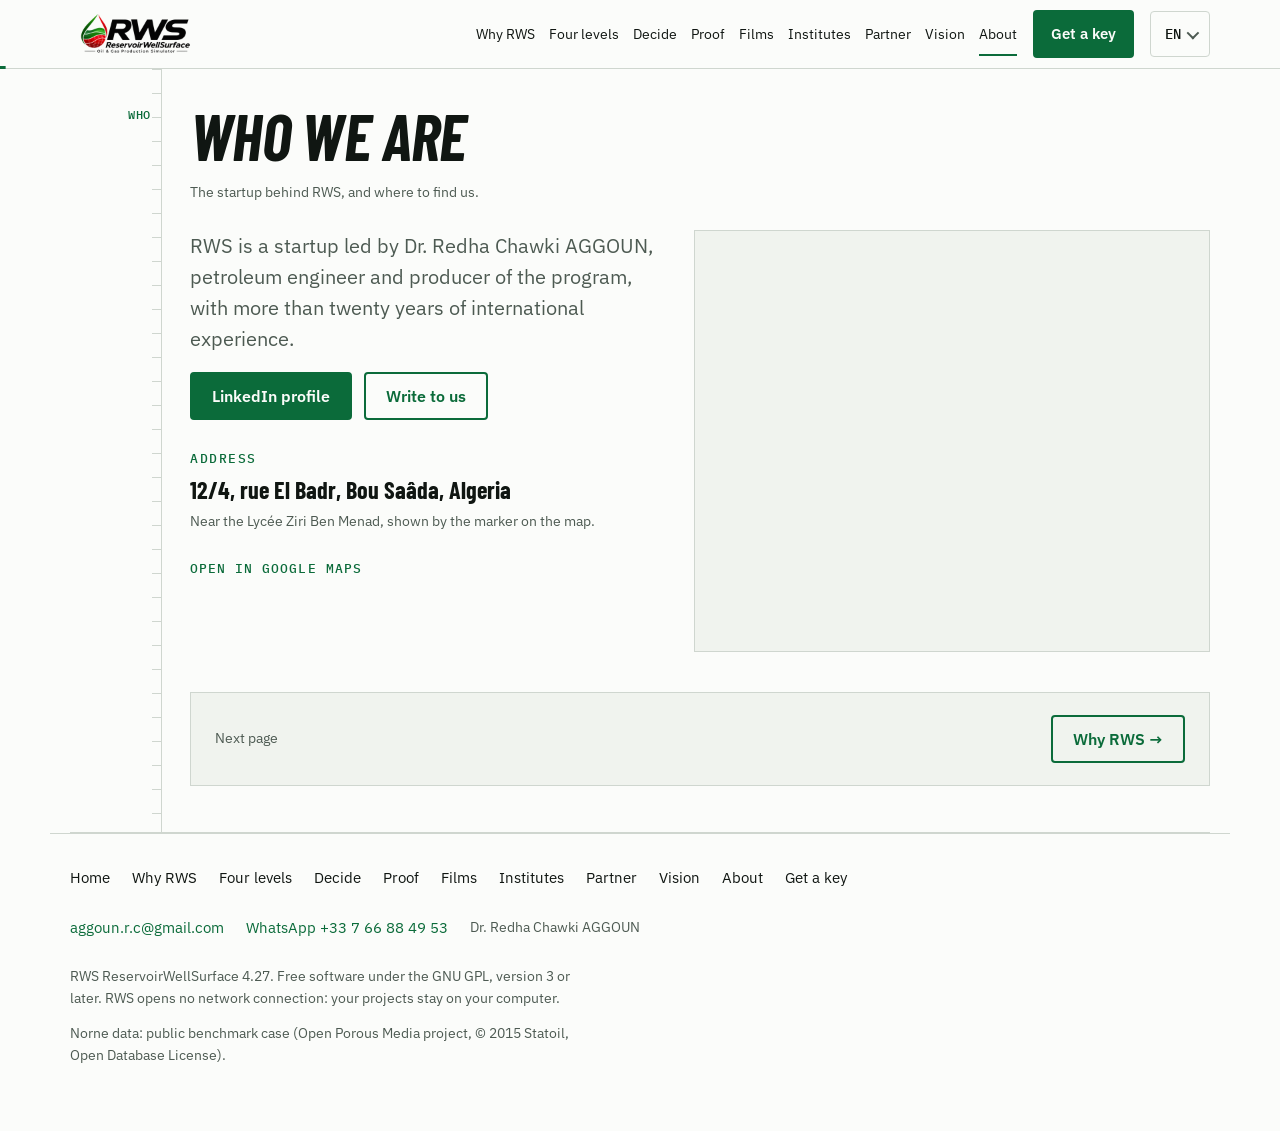
==== commit 181cfc1a: "Loop film: the mission stays on screen longer" ====
--- a/about.html
+++ b/about.html
@@ -15,7 +15,7 @@
 <link rel="preconnect" href="https://fonts.googleapis.com">
 <link rel="preconnect" href="https://fonts.gstatic.com" crossorigin>
 <link href="https://fonts.googleapis.com/css2?family=Barlow+Condensed:ital,wght@0,600;0,700;1,600;1,700&family=IBM+Plex+Mono:wght@400;500&family=IBM+Plex+Sans:wght@400;500;600&family=IBM+Plex+Sans+Arabic:wght@400;500;600;700&display=swap" rel="stylesheet">
-<link rel="stylesheet" href="css/site.css?v=18">
+<link rel="stylesheet" href="css/site.css?v=19">
 </head>
 <body>
 
@@ -98,10 +98,10 @@
 </footer>
 
 <dialog class="lb" id="lb"><button type="button" data-fr="Fermer">Close</button><img alt=""><p></p></dialog>
-<script src="js/ar.js?v=18"></script>
+<script src="js/ar.js?v=19"></script>
 <script src="js/vendor/gsap.min.js"></script>
 <script src="js/vendor/ScrollTrigger.min.js"></script>
 <script src="js/vendor/SplitText.min.js"></script>
-<script src="js/site.js?v=18"></script>
+<script src="js/site.js?v=19"></script>
 </body>
 </html>
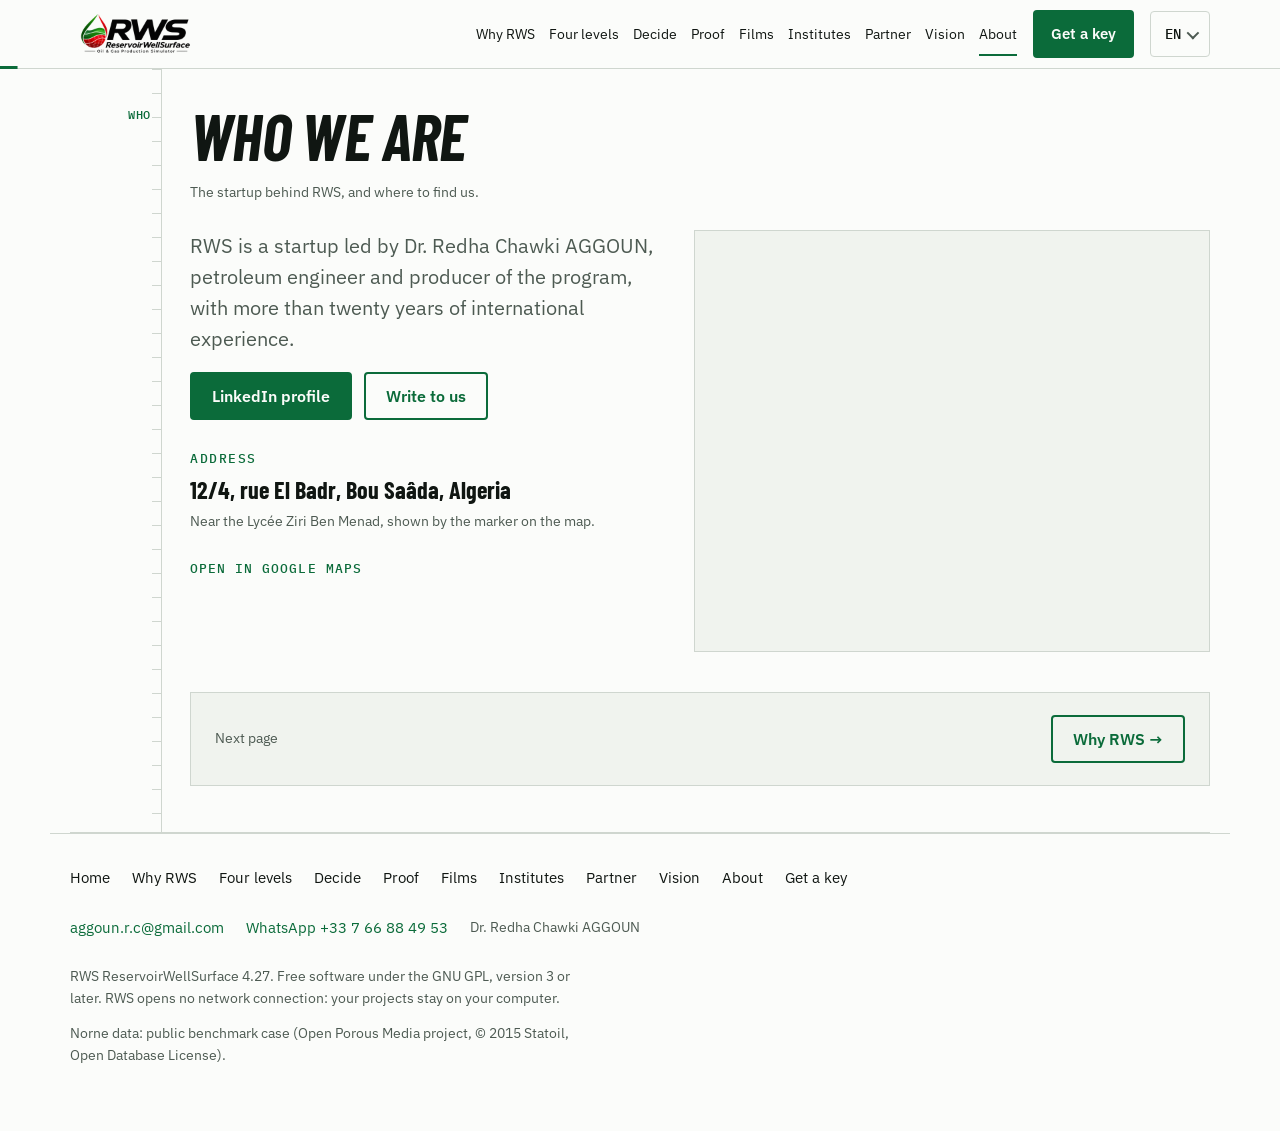
==== commit d6569f44: "Home: the loop film opens the site and fills the first screen" ====
--- a/about.html
+++ b/about.html
@@ -15,7 +15,7 @@
 <link rel="preconnect" href="https://fonts.googleapis.com">
 <link rel="preconnect" href="https://fonts.gstatic.com" crossorigin>
 <link href="https://fonts.googleapis.com/css2?family=Barlow+Condensed:ital,wght@0,600;0,700;1,600;1,700&family=IBM+Plex+Mono:wght@400;500&family=IBM+Plex+Sans:wght@400;500;600&family=IBM+Plex+Sans+Arabic:wght@400;500;600;700&display=swap" rel="stylesheet">
-<link rel="stylesheet" href="css/site.css?v=19">
+<link rel="stylesheet" href="css/site.css?v=20">
 </head>
 <body>
 
@@ -98,10 +98,10 @@
 </footer>
 
 <dialog class="lb" id="lb"><button type="button" data-fr="Fermer">Close</button><img alt=""><p></p></dialog>
-<script src="js/ar.js?v=19"></script>
+<script src="js/ar.js?v=20"></script>
 <script src="js/vendor/gsap.min.js"></script>
 <script src="js/vendor/ScrollTrigger.min.js"></script>
 <script src="js/vendor/SplitText.min.js"></script>
-<script src="js/site.js?v=19"></script>
+<script src="js/site.js?v=20"></script>
 </body>
 </html>
--- a/css/site.css
+++ b/css/site.css
@@ -585,3 +585,12 @@
 .snd { position: absolute; top: 12px; inset-inline-end: 12px; min-height: 44px; padding: 8px 14px; border: 1px solid rgba(255, 255, 255, .6); border-radius: 22px; background: rgba(16, 22, 18, .72); color: #fff; font: 500 0.8125rem var(--mono); cursor: pointer; transition: transform 160ms var(--ease-out), background .2s ease; }
 .snd:hover { background: #0b6b3a; } .snd:active { transform: scale(.97); }
 .snd .off, .snd[aria-pressed="true"] .on { display: none; } .snd[aria-pressed="true"] .off { display: inline; }
+
+/* ---------- the film opens the site: it fills the first screen, the headline follows ---------- */
+#top .body { padding-top: 18px; }
+.intro-film .journey-fig { border: 1px solid var(--line); }
+.intro-film video.loop { width: 100%; max-height: calc(100vh - 110px); object-fit: contain; background: #fff; }
+.hero.solo { grid-template-columns: minmax(0, 1fr); margin-top: 30px; }
+.hero.solo h1 { max-width: 16ch; }
+.hero.solo .lede { max-width: 62ch; }
+@media (max-width: 860px) { #top .body { padding-top: 12px; } .hero.solo { margin-top: 20px; } .intro-film video.loop { max-height: none; } }
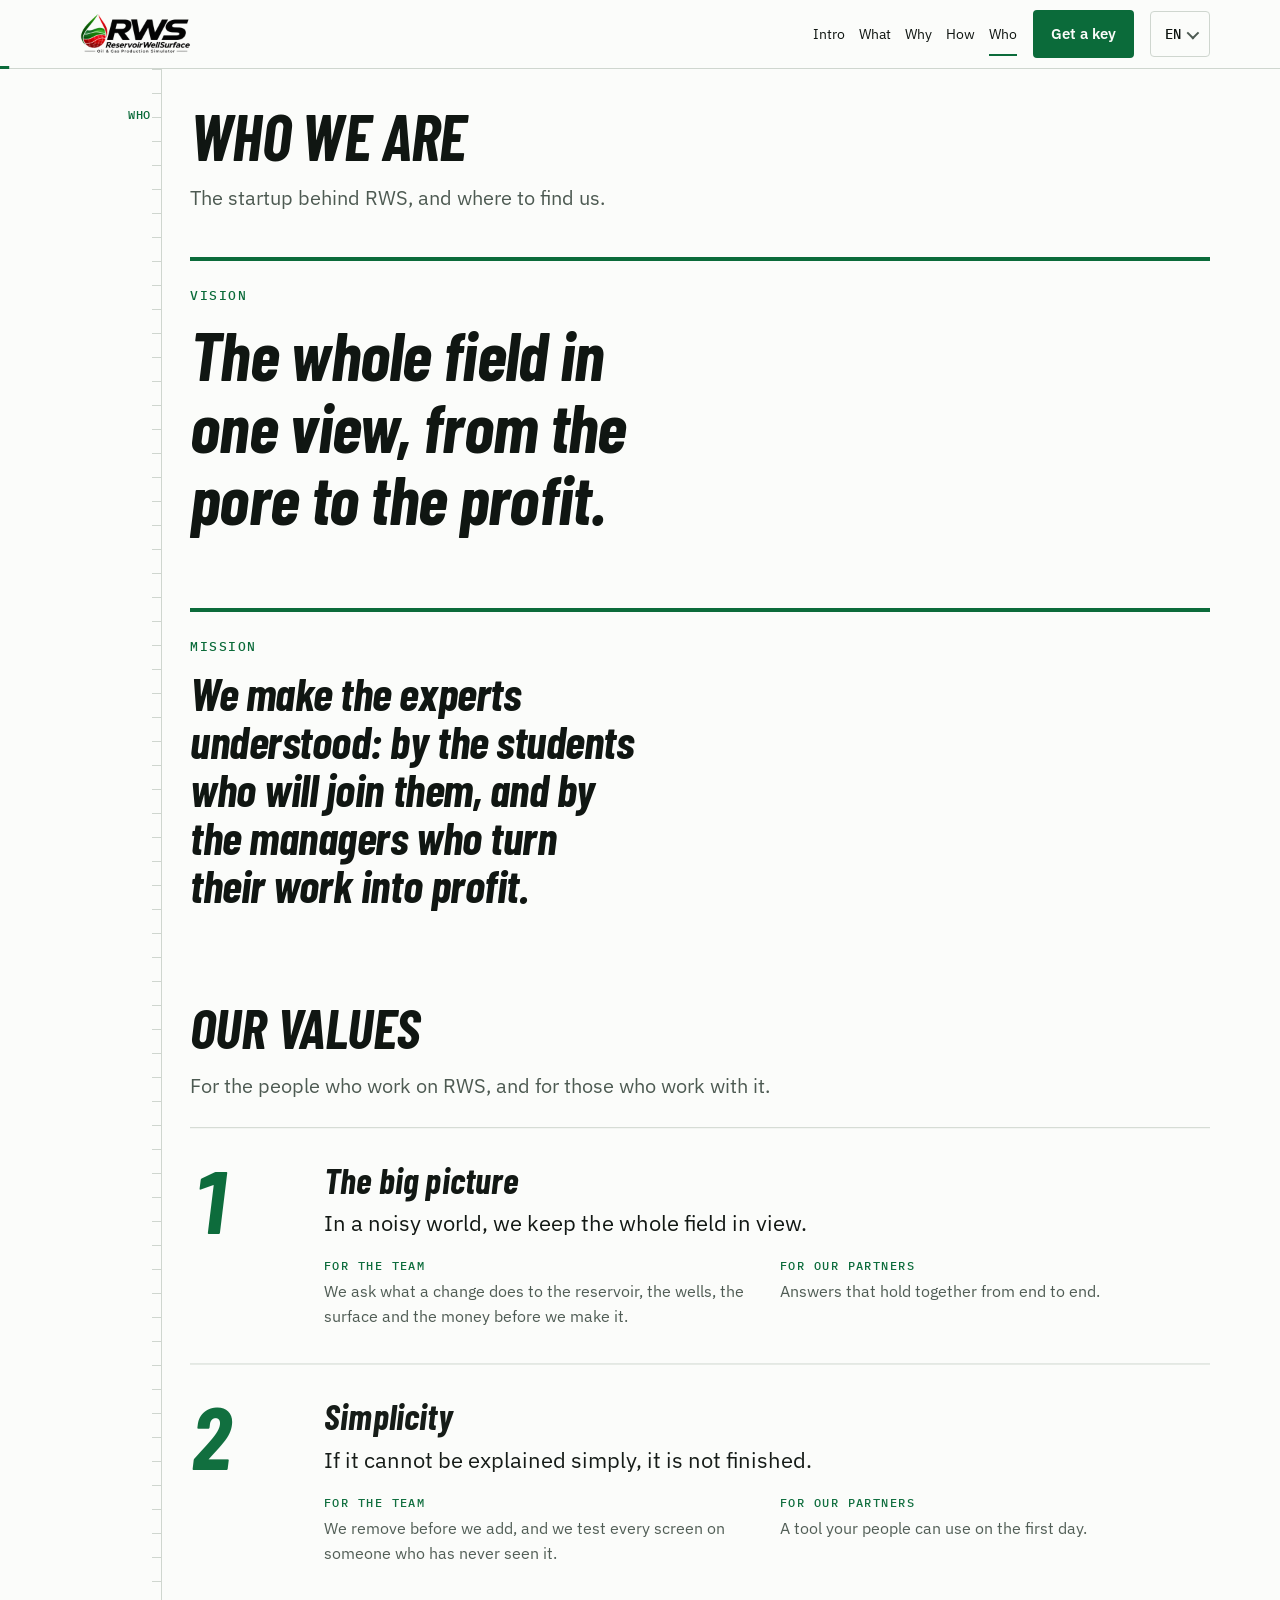
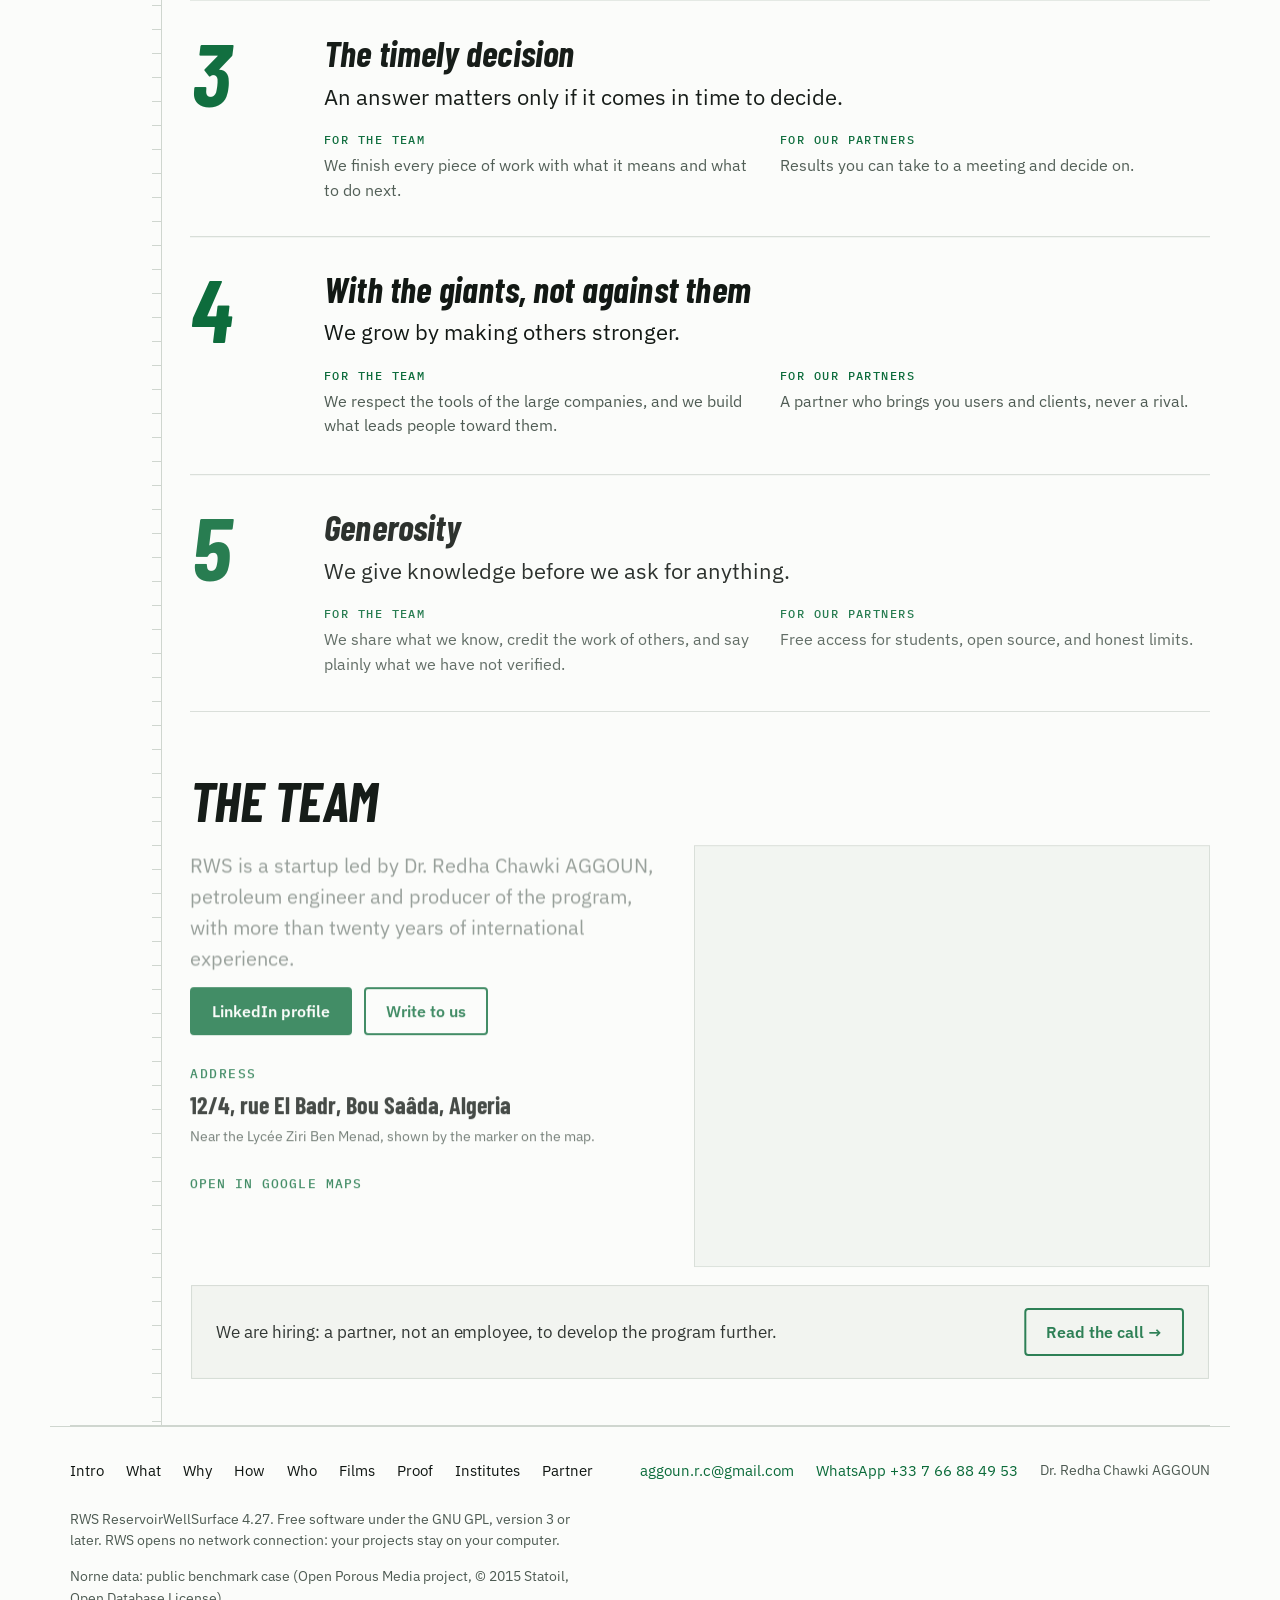
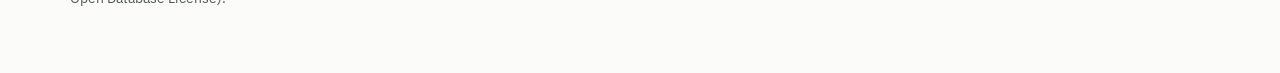
==== commit 79536af0: "Site rebuilt around five entries: Intro, What, Why, How, Who; technical sheet PDF" ====
--- a/about.html
+++ b/about.html
@@ -2,106 +2,10 @@
 <html lang="en">
 <head>
 <meta charset="utf-8">
-<meta name="viewport" content="width=device-width, initial-scale=1">
-<title>Who we are — RWS ReservoirWellSurface</title>
-<meta name="description" content="RWS is a startup led by Dr. Redha Chawki AGGOUN, petroleum engineer, based in Bou Saâda, Algeria.">
-<meta property="og:type" content="website">
-<meta property="og:title" content="Who we are — RWS ReservoirWellSurface">
-<meta property="og:description" content="RWS is a startup led by Dr. Redha Chawki AGGOUN, petroleum engineer, based in Bou Saâda, Algeria.">
-<meta property="og:image" content="https://redhaaggoun.github.io/rws-site/img/norne3d.jpg">
-<meta property="og:url" content="https://redhaaggoun.github.io/rws-site/about.html">
-<meta name="twitter:card" content="summary_large_image">
-<link rel="icon" href="img/logo.png">
-<link rel="preconnect" href="https://fonts.googleapis.com">
-<link rel="preconnect" href="https://fonts.gstatic.com" crossorigin>
-<link href="https://fonts.googleapis.com/css2?family=Barlow+Condensed:ital,wght@0,600;0,700;1,600;1,700&family=IBM+Plex+Mono:wght@400;500&family=IBM+Plex+Sans:wght@400;500;600&family=IBM+Plex+Sans+Arabic:wght@400;500;600;700&display=swap" rel="stylesheet">
-<link rel="stylesheet" href="css/site.css?v=20">
+<title>RWS ReservoirWellSurface</title>
+<meta http-equiv="refresh" content="0; url=who.html">
+<link rel="canonical" href="https://redhaaggoun.github.io/rws-site/who.html">
+<script>location.replace("who.html" + (location.hash && "who.html".indexOf("#") < 0 ? location.hash : ""));</script>
 </head>
-<body>
-
-<header class="bar">
-  <div class="bar-in">
-    <a class="home" href="index.html" aria-label="RWS, home" data-fr-aria="RWS, accueil"><img class="logo-light" src="img/logo.png" width="396" height="132" alt="RWS ReservoirWellSurface"><img class="logo-dark" src="img/logo_dark.png" width="396" height="132" alt="RWS ReservoirWellSurface"></a>
-    <nav aria-label="Pages">
-      <a href="different.html" data-fr="Pourquoi RWS">Why RWS</a>
-      <a href="levels.html" data-fr="Quatre niveaux">Four levels</a>
-      <a href="decide.html" data-fr="Décider">Decide</a>
-      <a href="proof.html" data-fr="Les preuves">Proof</a>
-      <a href="films.html" data-fr="Films">Films</a>
-      <a href="institutes.html" data-fr="Instituts">Institutes</a>
-      <a href="partner.html" data-fr="Associé">Partner</a>
-      <a href="vision.html" data-fr="Vision">Vision</a>
-      <a href="about.html" aria-current="page" data-fr="À propos">About</a>
-    </nav>
-    <a class="btn fill keybtn" href="key.html" data-fr="Obtenir une clé">Get a key</a>
-    <details class="lang">
-      <summary aria-label="Language"><span id="lang-cur">EN</span></summary>
-      <div role="group" aria-label="Language">
-        <button type="button" data-l="en" lang="en">English</button>
-        <button type="button" data-l="fr" lang="fr">Français</button>
-        <button type="button" data-l="ar" lang="ar">العربية</button>
-      </div>
-    </details>
-  </div>
-</header>
-
-<main class="log">
-
-  <section class="interval" id="about">
-    <div class="depth"><b data-fr="QUI">WHO</b></div>
-    <div class="body">
-      <h1 class="page" data-fr="Qui nous sommes">Who we are</h1>
-      <p class="small" data-fr="La startup derrière RWS, et où nous trouver.">The startup behind RWS, and where to find us.</p>
-      <div class="who">
-        <div>
-          <p class="lede" data-fr="RWS est une startup dirigée par le Dr Redha Chawki AGGOUN, ingénieur pétrolier et producteur du programme, fort de plus de vingt ans d'expérience internationale.">RWS is a startup led by Dr. Redha Chawki AGGOUN, petroleum engineer and producer of the program, with more than twenty years of international experience.</p>
-          <div class="cta" style="margin-top:18px">
-            <a class="btn fill" href="https://www.linkedin.com/in/redha-chawki-aggoun-b6372a3/" target="_blank" rel="noopener" data-fr="Profil LinkedIn">LinkedIn profile</a>
-            <a class="btn line" href="mailto:aggoun.r.c@gmail.com" data-fr="Nous écrire">Write to us</a>
-          </div>
-          <p class="eyebrow" style="margin:30px 0 8px" data-fr="Adresse">Address</p>
-          <p class="addr" data-fr="12/4, rue El Badr, Bou Saâda, Algérie">12/4, rue El Badr, Bou Saâda, Algeria</p>
-          <p class="small" data-fr="Près du lycée Ziri Ben Menad, indiqué par le repère sur la carte.">Near the Lycée Ziri Ben Menad, shown by the marker on the map.</p>
-          <p style="margin:10px 0 0"><a class="go" href="https://www.google.com/maps/search/?api=1&amp;query=35.2045401,4.1753746" target="_blank" rel="noopener" data-fr="Ouvrir dans Google Maps">Open in Google Maps</a></p>
-        </div>
-        <figure class="map">
-          <iframe src="https://www.google.com/maps?q=35.2045401,4.1753746&amp;z=13&amp;output=embed" loading="lazy" referrerpolicy="no-referrer-when-downgrade" allowfullscreen aria-label="Map of Bou Saâda" data-fr-aria="Carte de Bou Saâda"></iframe>
-        </figure>
-      </div>
-      <div class="band next">
-        <p class="small" data-fr="Page suivante">Next page</p>
-        <a class="btn line" href="different.html" data-fr="Pourquoi RWS &#8594;">Why RWS &#8594;</a>
-      </div>
-    </div>
-  </section>
-</main>
-
-<footer>
-  <div class="foot">
-    <nav aria-label="Footer">
-      <a href="index.html" data-fr="Accueil">Home</a>
-      <a href="different.html" data-fr="Pourquoi RWS">Why RWS</a>
-      <a href="levels.html" data-fr="Quatre niveaux">Four levels</a>
-      <a href="decide.html" data-fr="Décider">Decide</a>
-      <a href="proof.html" data-fr="Les preuves">Proof</a>
-      <a href="films.html" data-fr="Films">Films</a>
-      <a href="institutes.html" data-fr="Instituts">Institutes</a>
-      <a href="partner.html" data-fr="Associé">Partner</a>
-      <a href="vision.html" data-fr="Vision">Vision</a>
-      <a href="about.html" data-fr="À propos">About</a>
-      <a href="key.html" data-fr="Obtenir une clé">Get a key</a>
-    </nav>
-    <p class="reach"><a href="mailto:aggoun.r.c@gmail.com">aggoun.r.c@gmail.com</a><a href="https://wa.me/33766884953">WhatsApp +33 7 66 88 49 53</a><span>Dr. Redha Chawki AGGOUN</span></p>
-  </div>
-  <p data-fr="RWS ReservoirWellSurface 4.27. Logiciel libre sous licence GNU GPL version 3 ou ultérieure. RWS n'ouvre aucune connexion réseau : vos projets restent sur votre ordinateur.">RWS ReservoirWellSurface 4.27. Free software under the GNU GPL, version 3 or later. RWS opens no network connection: your projects stay on your computer.</p>
-  <p data-fr="Données de Norne : cas de référence public (projet Open Porous Media, © 2015 Statoil, Open Database License).">Norne data: public benchmark case (Open Porous Media project, © 2015 Statoil, Open Database License).</p>
-</footer>
-
-<dialog class="lb" id="lb"><button type="button" data-fr="Fermer">Close</button><img alt=""><p></p></dialog>
-<script src="js/ar.js?v=20"></script>
-<script src="js/vendor/gsap.min.js"></script>
-<script src="js/vendor/ScrollTrigger.min.js"></script>
-<script src="js/vendor/SplitText.min.js"></script>
-<script src="js/site.js?v=20"></script>
-</body>
+<body><p><a href="who.html">RWS ReservoirWellSurface</a></p></body>
 </html>
